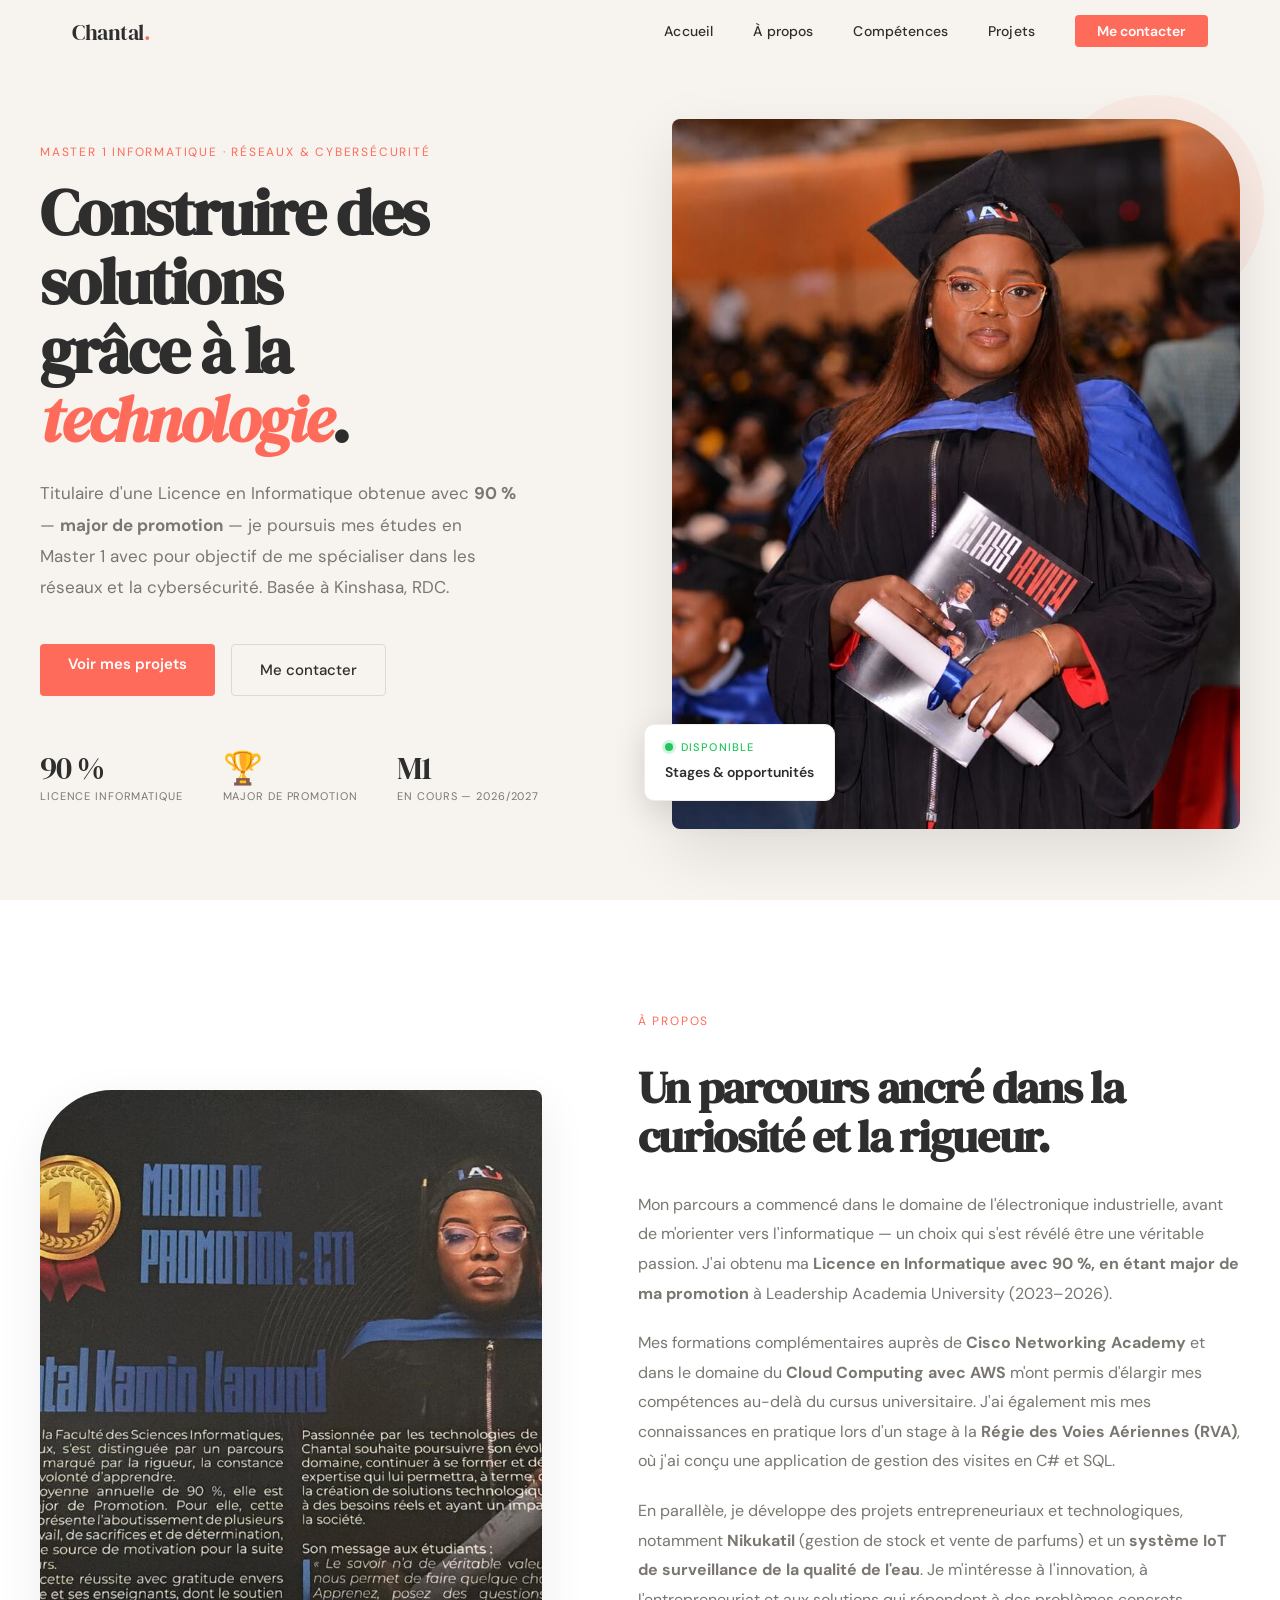
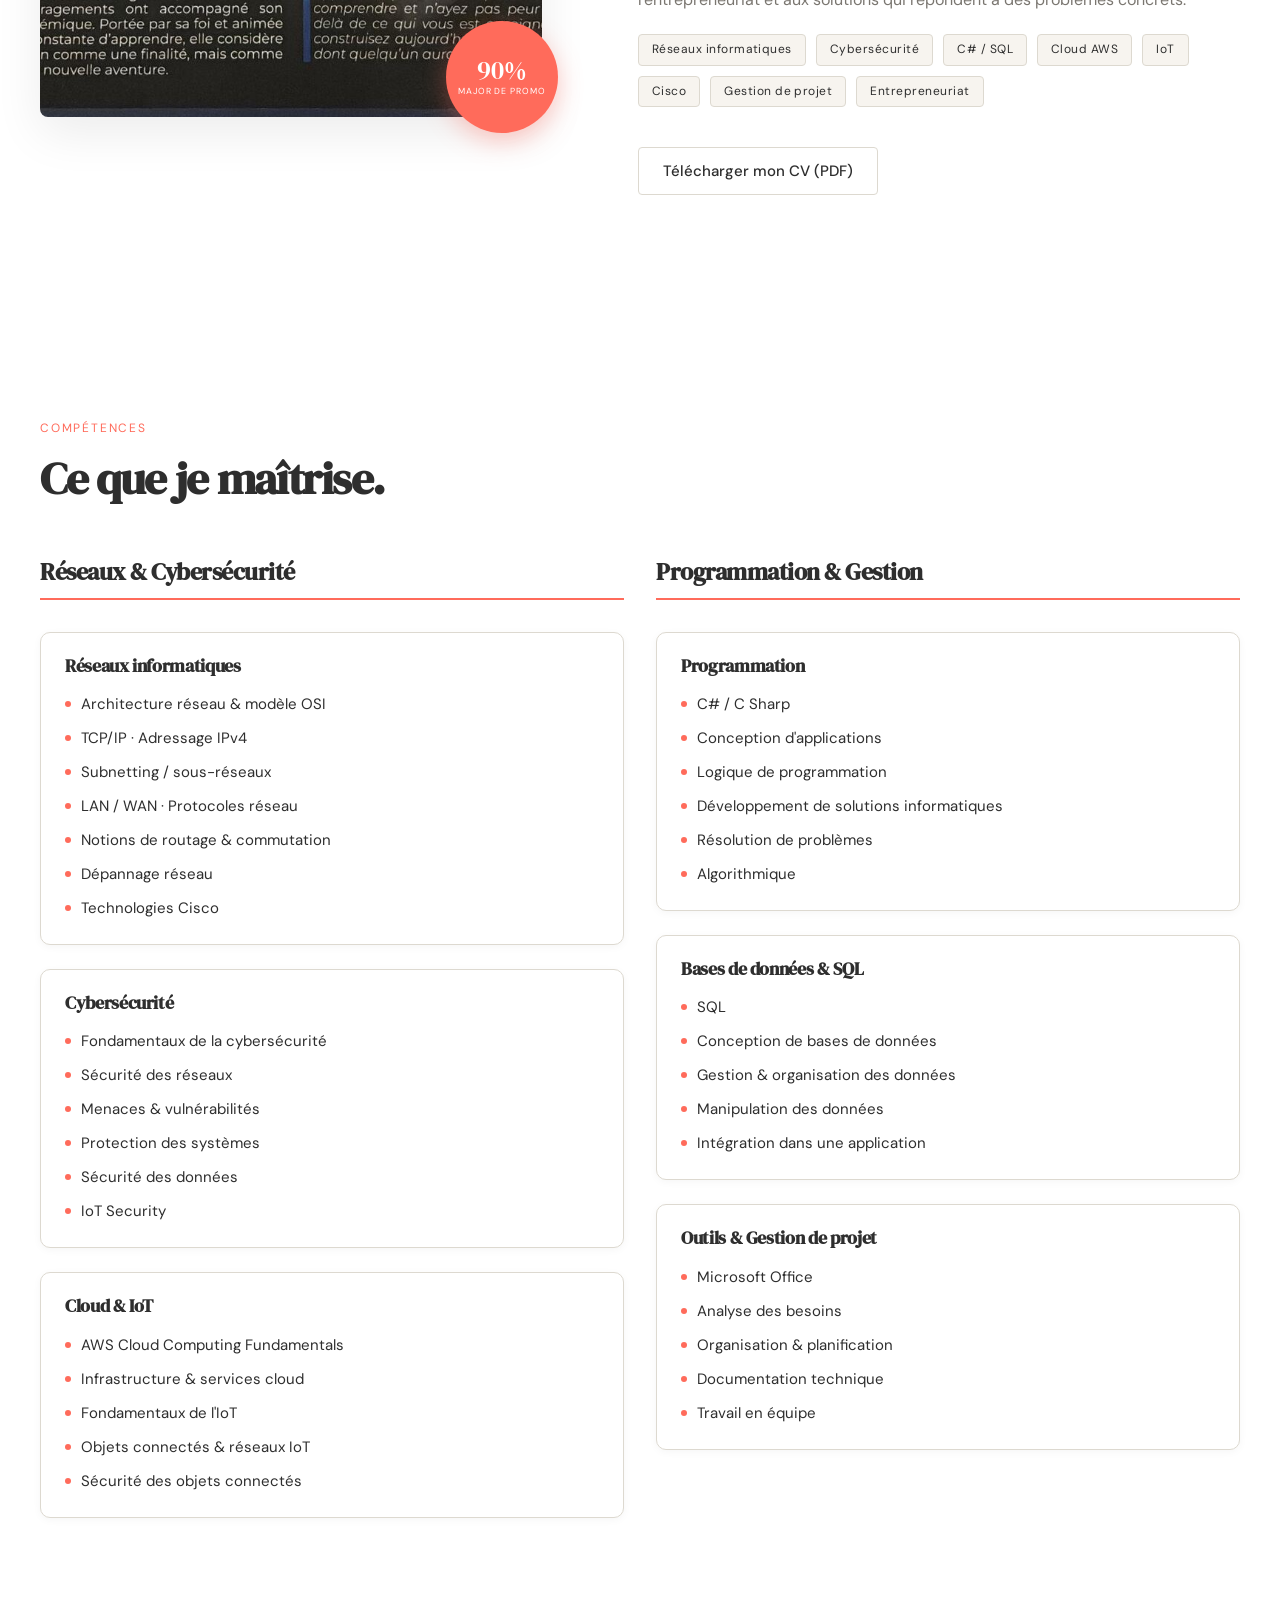
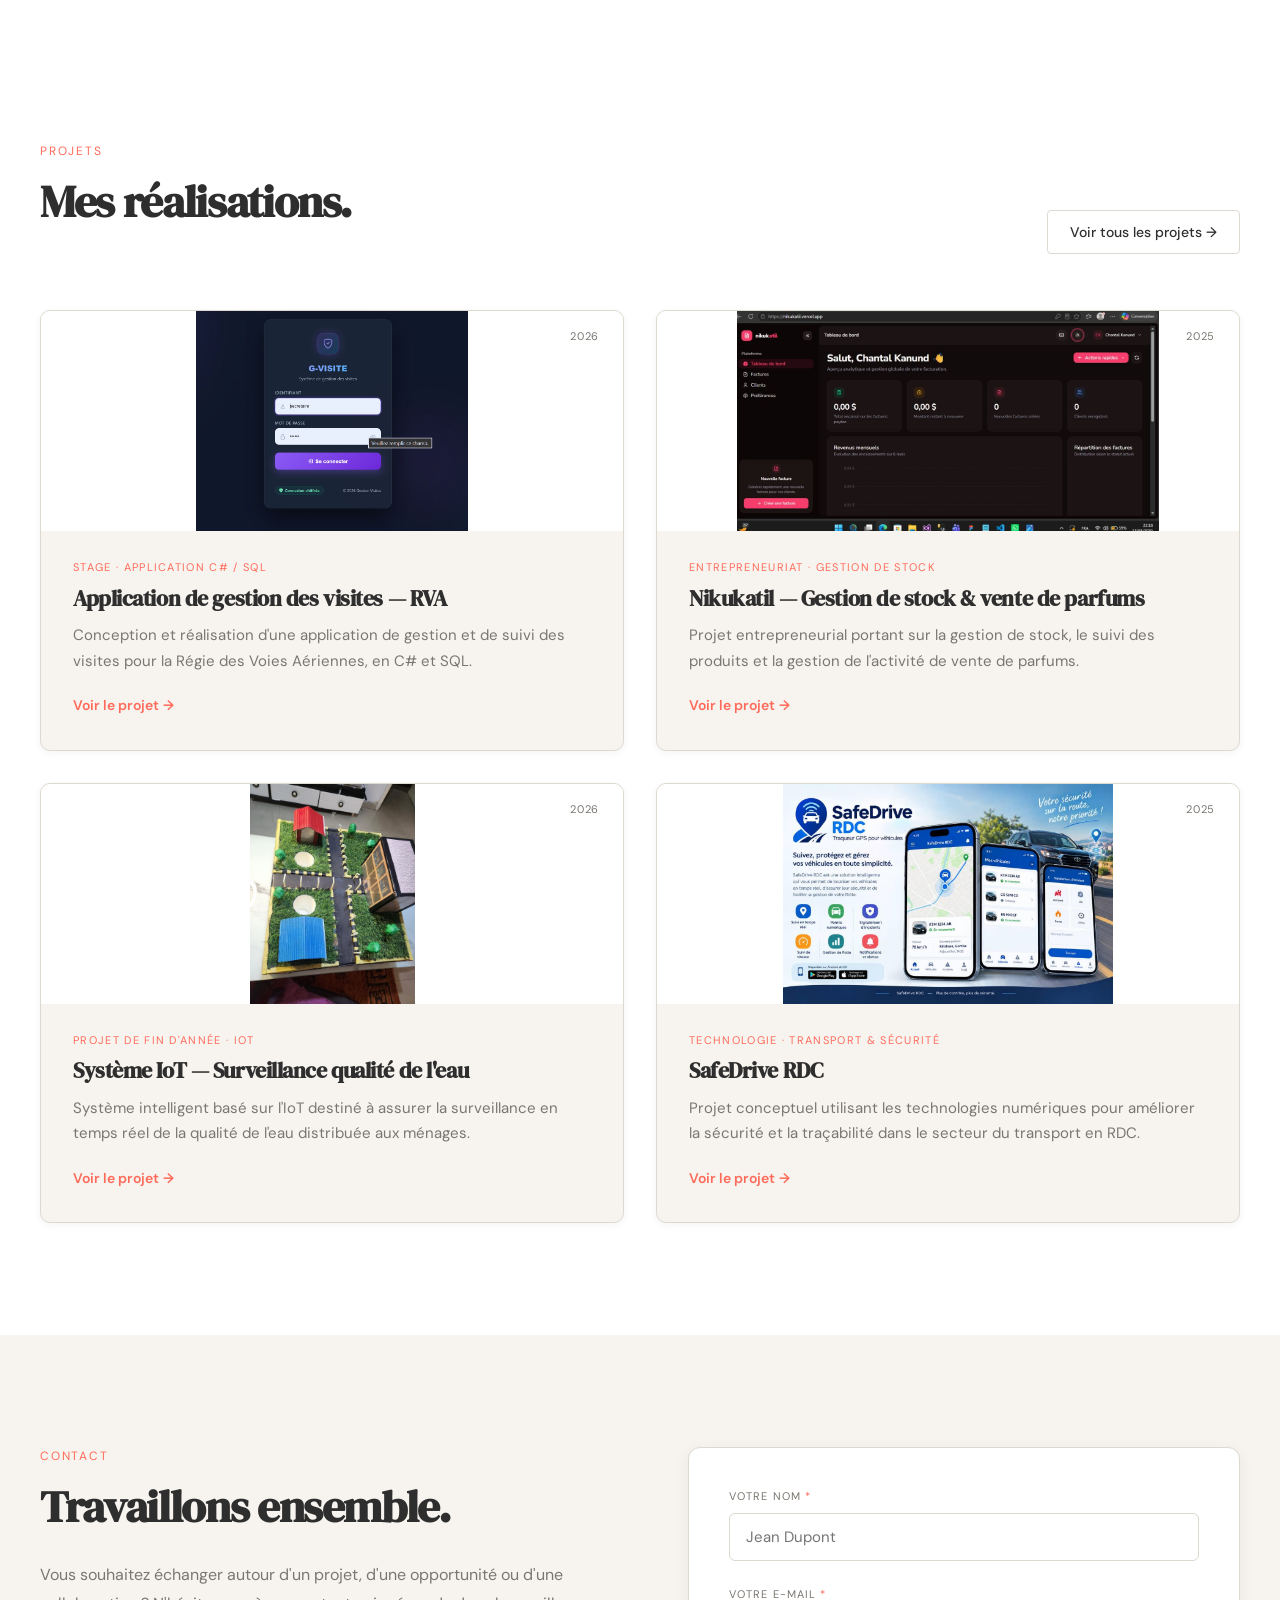
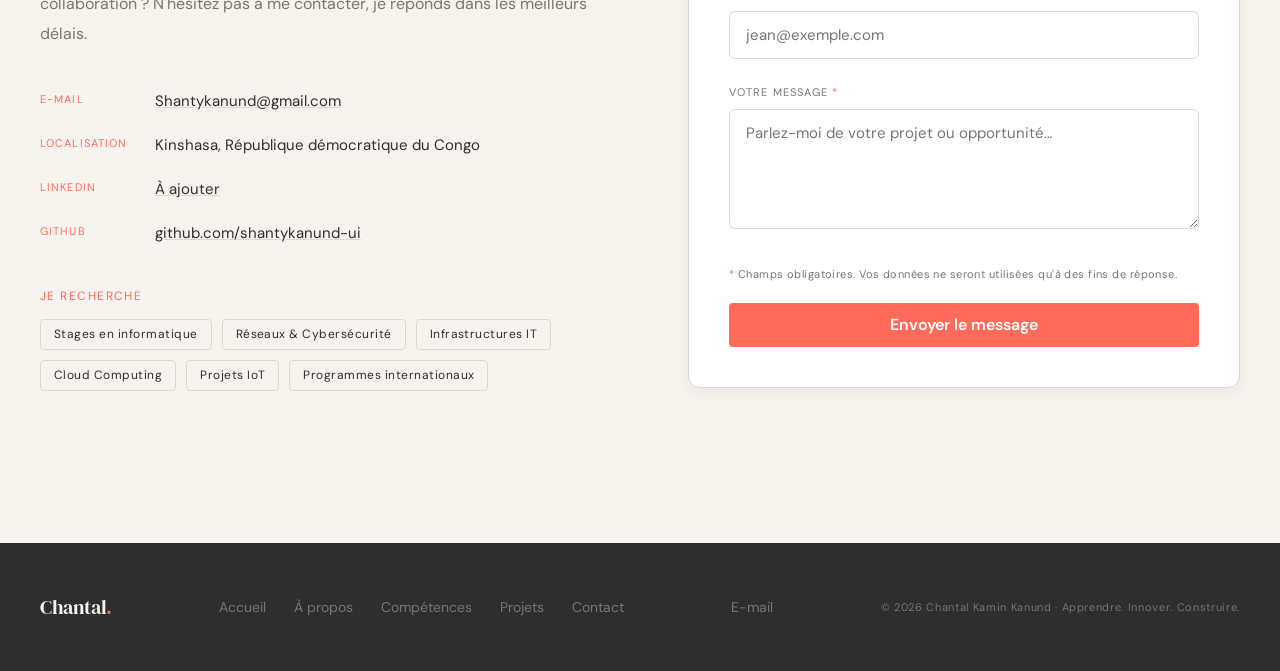
==== index.html @ 281f9b94 "Mon portfolio" ====
<!DOCTYPE html>
<html lang="fr">
<head>
  <meta charset="UTF-8" />
  <meta name="viewport" content="width=device-width, initial-scale=1.0" />

  <!-- SEO -->
  <title>Chantal Kamin Kanund — Master 1 Informatique | Réseaux & Cybersécurité</title>
  <meta name="description" content="Portfolio de Chantal Kamin Kanund, étudiante en Master 1 Informatique, titulaire d'une Licence obtenue à 90 % — major de promotion. Spécialisée en réseaux informatiques et cybersécurité, basée à Kinshasa, RDC." />
  <meta name="author" content="Chantal Kamin Kanund" />

  <!-- Open Graph -->
  <meta property="og:title" content="Chantal Kamin Kanund — Réseaux & Cybersécurité" />
  <meta property="og:description" content="Portfolio de Chantal Kamin Kanund, major de promotion en Licence Informatique (90 %), actuellement en Master 1." />
  <meta property="og:type" content="website" />

  <!-- Feuille de style -->
  <link rel="stylesheet" href="css/style.css" />
</head>
<body>

  <!-- 
       EN-TÊTE STICKY
  -->
  <header id="entete" role="banner">
    <div class="entete-inner">

      <!-- Logo -->
      <a href="#accueil" class="logo" aria-label="Chantal Kamin Kanund — retour à l'accueil">
        Chantal<span class="logo-point">.</span>
      </a>

      <!-- Navigation desktop -->
      <nav class="nav-desktop" aria-label="Navigation principale">
        <a href="#accueil"     class="lien-nav">Accueil</a>
        <a href="#apropos"     class="lien-nav">À propos</a>
        <a href="#competences" class="lien-nav">Compétences</a>
        <a href="#projets"     class="lien-nav">Projets</a>
        <a href="#contact"     class="btn-cta">Me contacter</a>
      </nav>

      <!-- Bouton burger (mobile) -->
      <button
        id="btn-burger"
        class="btn-burger"
        aria-expanded="false"
        aria-controls="menu-mobile"
        aria-label="Ouvrir le menu de navigation"
      >
        <span class="burger-barre barre-1"></span>
        <span class="burger-barre barre-2"></span>
        <span class="burger-barre barre-3"></span>
      </button>

    </div>
  </header>

  <!-- 
       MENU MOBILE — overlay plein écran
   -->
  <div id="menu-mobile" class="menu-mobile" role="dialog" aria-modal="true" aria-label="Menu de navigation">
    <nav class="menu-mobile-nav" aria-label="Navigation mobile">
      <a href="#accueil"     class="lien-mobile" tabindex="-1">Accueil</a>
      <a href="#apropos"     class="lien-mobile" tabindex="-1">À propos</a>
      <a href="#competences" class="lien-mobile" tabindex="-1">Compétences</a>
      <a href="#projets"     class="lien-mobile" tabindex="-1">Projets</a>
      <a href="#contact"     class="lien-mobile btn-cta btn-cta-mobile" tabindex="-1">Me contacter</a>
    </nav>
  </div>

  <!-- ═══════════════════════════════════════════════════════════
       CONTENU PRINCIPAL
  ═══════════════════════════════════════════════════════════ -->
  <main id="contenu-principal">

    <!-- ─────────────────────────────────────────────────────────
         SECTION HERO
    ───────────────────────────────────────────────────────── -->
    <section id="accueil" class="section-hero" aria-labelledby="hero-titre">
      <div class="conteneur">
        <div class="hero-grid">

          <!-- Texte -->
          <div class="hero-texte">
            <span class="surtitre">Master 1 Informatique · Réseaux &amp; Cybersécurité</span>

            <h1 id="hero-titre" class="hero-titre">
              Construire des solutions<br>
              grâce à la <em class="accent-italique">technologie</em>.
            </h1>

            <p class="hero-intro">
              Titulaire d'une Licence en Informatique obtenue avec <strong>90 %</strong> —
              <strong>major de promotion</strong> — je poursuis mes études en Master 1
              avec pour objectif de me spécialiser dans les réseaux et la cybersécurité.
              Basée à Kinshasa, RDC.
            </p>

            <div class="hero-cta-groupe">
              <a href="#projets" class="btn-cta">Voir mes projets</a>
              <a href="#contact" class="btn-outline">Me contacter</a>
            </div>

            <!-- Chiffres clés -->
            <div class="hero-chiffres" aria-label="Quelques chiffres clés">
              <div>
                <span class="chiffre-val">90 %</span>
                <span class="chiffre-label">Licence Informatique</span>
              </div>
              <div>
                <span class="chiffre-val">🏆</span>
                <span class="chiffre-label">Major de promotion</span>
              </div>
              <div>
                <span class="chiffre-val">M1</span>
                <span class="chiffre-label">En cours — 2026/2027</span>
              </div>
            </div>
          </div>

          <!-- Colonne photo (desktop) -->
          <div class="hero-img-col" aria-hidden="true">
            <div class="hero-cercle-deco"></div>
            <img
              src="assets/images/moi-1.jpeg"
              alt="Portrait de Chantal Kamin Kanund"
              class="hero-photo"
              width="480"
              height="600"
            />
            <!-- Pastille statut -->
            <div class="pastille-disponible">
              <div class="pastille-statut">
                <span class="point-vert"></span>
                <span class="pastille-label-statut">Disponible</span>
              </div>
              <p class="pastille-date">Stages &amp; opportunités</p>
            </div>
          </div>

        </div>
      </div>
    </section>

    <!--
         SECTION À PROPOS
   -->
    <section id="apropos" class="section-apropos" aria-labelledby="titre-apropos">
      <div class="conteneur">
        <div class="about-grid">

          <!-- Photo -->
          <div class="about-img-col">
            <img
              src="assets/images/article-sur-moi.jpeg"
              alt="Chantal Kamin Kanund travaillant sur un projet informatique"
              class="about-photo"
              width="480"
              height="600"
            />
            <!-- Badge diplôme -->
            <div class="badge-exp" aria-hidden="true">
              <span class="badge-chiffre">90%</span>
              <span class="badge-texte">major de promo</span>
            </div>
          </div>

          <!-- Texte -->
          <div class="about-texte">
            <span class="surtitre">À propos</span>
            <h2 id="titre-apropos">Un parcours ancré dans la curiosité et la rigueur.</h2>

            <p>
              Mon parcours a commencé dans le domaine de l'électronique industrielle,
              avant de m'orienter vers l'informatique — un choix qui s'est révélé être
              une véritable passion. J'ai obtenu ma <strong>Licence en Informatique
              avec 90 %, en étant major de ma promotion</strong> à Leadership Academia
              University (2023–2026).
            </p>
            <p>
              Mes formations complémentaires auprès de <strong>Cisco Networking
              Academy</strong> et dans le domaine du <strong>Cloud Computing avec
              AWS</strong> m'ont permis d'élargir mes compétences au-delà du cursus
              universitaire. J'ai également mis mes connaissances en pratique lors
              d'un stage à la <strong>Régie des Voies Aériennes (RVA)</strong>,
              où j'ai conçu une application de gestion des visites en C# et SQL.
            </p>
            <p>
              En parallèle, je développe des projets entrepreneuriaux et technologiques,
              notamment <strong>Nikukatil</strong> (gestion de stock et vente de
              parfums) et un <strong>système IoT de surveillance de la qualité
              de l'eau</strong>. Je m'intéresse à l'innovation, à l'entrepreneuriat
              et aux solutions qui répondent à des problèmes concrets.
            </p>

            <!-- Tags -->
            <ul class="tags-liste" aria-label="Domaines de compétence">
              <li>Réseaux informatiques</li>
              <li>Cybersécurité</li>
              <li>C# / SQL</li>
              <li>Cloud AWS</li>
              <li>IoT</li>
              <li>Cisco</li>
              <li>Gestion de projet</li>
              <li>Entrepreneuriat</li>
            </ul>

            <a href="assets/images/CV_Chantal_Kamin.pdf" class="btn-outline btn-cv" download>
              Télécharger mon CV (PDF)
            </a>
          </div>

        </div>
      </div>
    </section>


    
    <section id="competences" class="section-apropos" aria-labelledby="titre-competences">
      <div class="conteneur">

        <div class="section-entete">
          <span class="surtitre">Compétences</span>
          <h2 id="titre-competences">Ce que je maîtrise.</h2>
        </div>

        <div class="skills-colonnes">

          <!-- Colonne 1 -->
          <div class="skills-colonne">
            <h3 class="skills-colonne-titre">Réseaux &amp; Cybersécurité</h3>

            <div class="skills-groupe">
              <h4 class="skills-groupe-titre"> Réseaux informatiques</h4>
              <ul class="skills-liste">
                <li>Architecture réseau &amp; modèle OSI</li>
                <li>TCP/IP · Adressage IPv4</li>
                <li>Subnetting / sous-réseaux</li>
                <li>LAN / WAN · Protocoles réseau</li>
                <li>Notions de routage &amp; commutation</li>
                <li>Dépannage réseau</li>
                <li>Technologies Cisco</li>
              </ul>
            </div>

            <div class="skills-groupe">
              <h4 class="skills-groupe-titre">Cybersécurité</h4>
              <ul class="skills-liste">
                <li>Fondamentaux de la cybersécurité</li>
                <li>Sécurité des réseaux</li>
                <li>Menaces &amp; vulnérabilités</li>
                <li>Protection des systèmes</li>
                <li>Sécurité des données</li>
                <li>IoT Security</li>
              </ul>
            </div>

            <div class="skills-groupe">
              <h4 class="skills-groupe-titre">Cloud &amp; IoT</h4>
              <ul class="skills-liste">
                <li>AWS Cloud Computing Fundamentals</li>
                <li>Infrastructure &amp; services cloud</li>
                <li>Fondamentaux de l'IoT</li>
                <li>Objets connectés &amp; réseaux IoT</li>
                <li>Sécurité des objets connectés</li>
              </ul>
            </div>
          </div>

          <!-- Colonne 2 -->
          <div class="skills-colonne">
            <h3 class="skills-colonne-titre">Programmation &amp; Gestion</h3>

            <div class="skills-groupe">
              <h4 class="skills-groupe-titre"> Programmation</h4>
              <ul class="skills-liste">
                <li>C# / C Sharp</li>
                <li>Conception d'applications</li>
                <li>Logique de programmation</li>
                <li>Développement de solutions informatiques</li>
                <li>Résolution de problèmes</li>
                <li>Algorithmique</li>
              </ul>
            </div>

            <div class="skills-groupe">
              <h4 class="skills-groupe-titre"> Bases de données &amp; SQL</h4>
              <ul class="skills-liste">
                <li>SQL</li>
                <li>Conception de bases de données</li>
                <li>Gestion &amp; organisation des données</li>
                <li>Manipulation des données</li>
                <li>Intégration dans une application</li>
              </ul>
            </div>

            <div class="skills-groupe">
              <h4 class="skills-groupe-titre"> Outils &amp; Gestion de projet</h4>
              <ul class="skills-liste">
                <li>Microsoft Office</li>
                <li>Analyse des besoins</li>
                <li>Organisation &amp; planification</li>
                <li>Documentation technique</li>
                <li>Travail en équipe</li>
              </ul>
            </div>
          </div>

        </div>
      </div>
    </section>

    <!-- 
         SECTION PROJETS (aperçu)
     -->
    <section id="projets" class="section-projets" aria-labelledby="titre-projets">
      <div class="conteneur">

        <div class="projets-entete">
          <div>
            <span class="surtitre">Projets</span>
            <h2 id="titre-projets">Mes réalisations.</h2>
          </div>
          <a href="projects.html" class="btn-outline">Voir tous les projets →</a>
        </div>

        <div class="projects-grid">

          <!-- — RVA -->
          <article class="carte-projet">
            <div class="carte-img-wrapper">
              <img
                src="assets/images/app-gvisite.jpg"
                alt="Application de gestion des visites développée pour la Régie des Voies Aériennes"
                class="carte-img"
                width="600"
                height="440"
                loading="lazy"
              />
              <span class="carte-annee">2026</span>
            </div>
            <div class="carte-contenu">
              <span class="carte-tag">Stage · Application C# / SQL</span>
              <h3 class="carte-titre">Application de gestion des visites — RVA</h3>
              <p class="carte-desc">
                Conception et réalisation d'une application de gestion et de suivi
                des visites pour la Régie des Voies Aériennes, en C# et SQL.
              </p>
              <a href="projects.html#rva" class="carte-lien" aria-label="Voir le détail du projet RVA">
                Voir le projet <span class="fleche-projet" aria-hidden="true">→</span>
              </a>
            </div>
          </article>

          <!-- — Nikukatil -->
          <article class="carte-projet">
            <div class="carte-img-wrapper">
              <img
                src="assets/images/app-gestion-stock.jpg"
                alt="Interface de gestion de stock du projet Nikukatil — vente de parfums"
                class="carte-img"
                width="600"
                height="440"
                loading="lazy"
              />
              <span class="carte-annee">2025</span>
            </div>
            <div class="carte-contenu">
              <span class="carte-tag">Entrepreneuriat · Gestion de stock</span>
              <h3 class="carte-titre">Nikukatil — Gestion de stock &amp; vente de parfums</h3>
              <p class="carte-desc">
                Projet entrepreneurial portant sur la gestion de stock, le suivi
                des produits et la gestion de l'activité de vente de parfums.
              </p>
              <a href="projects.html#nikukatil" class="carte-lien" aria-label="Voir le détail du projet Nikukatil">
                Voir le projet <span class="fleche-projet" aria-hidden="true">→</span>
              </a>
            </div>
          </article>

          <!-- — Eau IoT -->
          <article class="carte-projet">
            <div class="carte-img-wrapper">
              <img
                src="assets/images/projet-maquette-iot-eau.jpeg"
                alt="Schéma du système IoT de surveillance de la qualité de l'eau"
                class="carte-img"
                width="600"
                height="440"
                loading="lazy"
              />
              <span class="carte-annee">2026</span>
            </div>
            <div class="carte-contenu">
              <span class="carte-tag">Projet de fin d'année · IoT</span>
              <h3 class="carte-titre">Système IoT — Surveillance qualité de l'eau</h3>
              <p class="carte-desc">
                Système intelligent basé sur l'IoT destiné à assurer la surveillance
                en temps réel de la qualité de l'eau distribuée aux ménages.
              </p>
              <a href="projects.html#eau" class="carte-lien" aria-label="Voir le détail du projet IoT Eau">
                Voir le projet <span class="fleche-projet" aria-hidden="true">→</span>
              </a>
            </div>
          </article>

          <!--  SafeDrive RDC -->
          <article class="carte-projet">
            <div class="carte-img-wrapper">
              <img
                src="assets/images/projet-safedrive-boite-noir.jpeg"
                alt="Boîtier SafeDrive RDC pour le suivi et la sécurité des véhicules"
                class="carte-img"
                width="600"
                height="440"
                loading="lazy"
              />

              <span class="carte-annee">2025</span>
            </div>
            <div class="carte-contenu">
              <span class="carte-tag">Technologie · Transport &amp; Sécurité</span>
              <h3 class="carte-titre">SafeDrive RDC</h3>
              <p class="carte-desc">
                Projet conceptuel utilisant les technologies numériques pour améliorer
                la sécurité et la traçabilité dans le secteur du transport en RDC.
              </p>
              <a href="projects.html#safedrive" class="carte-lien" aria-label="Voir le détail du projet SafeDrive RDC">
                Voir le projet <span class="fleche-projet" aria-hidden="true">→</span>
              </a>
            </div>
          </article>

        </div>
      </div>
    </section>

    <!-- ─────────────────────────────────────────────────────────
         SECTION CONTACT
    ───────────────────────────────────────────────────────── -->
    <section id="contact" class="section-contact" aria-labelledby="titre-contact">
      <div class="conteneur">
        <div class="contact-grid">

          <!-- Informations -->
          <div class="contact-infos">
            <span class="surtitre">Contact</span>
            <h2 id="titre-contact">Travaillons ensemble.</h2>
            <p>
              Vous souhaitez échanger autour d'un projet, d'une opportunité ou
              d'une collaboration ? N'hésitez pas à me contacter, je réponds
              dans les meilleurs délais.
            </p>

            <dl class="contact-coords">
              <div class="coord-ligne">
                <dt class="coord-terme">E-mail</dt>
                <dd>
                  <a href="mailto:Shantykanund@gmail.com" class="coord-lien">
                    Shantykanund@gmail.com
                  </a>
                </dd>
              </div>
              <div class="coord-ligne">
                <dt class="coord-terme">Localisation</dt>
                <dd>Kinshasa, République démocratique du Congo</dd>
              </div>
              <div class="coord-ligne">
                <dt class="coord-terme">LinkedIn</dt>
                <dd>
                  <a href="#contact" class="coord-lien" aria-label="LinkedIn — à ajouter">
                    À ajouter
                  </a>
                </dd>
              </div>
              <div class="coord-ligne">
                <dt class="coord-terme">GitHub</dt>
                <dd>
                  <a href="https://github.com/shantykanund-ui" class="coord-lien" target="_blank" rel="noopener noreferrer" aria-label="Voir le profil GitHub de Chantal">
                    github.com/shantykanund-ui
                  </a>
                </dd>
              </div>
            </dl>

            <!-- Opportunités -->
            <div style="margin-top: 2.5rem;">
              <p style="font-size:0.75rem; letter-spacing:0.12em; text-transform:uppercase; color:var(--accent); margin-bottom:0.75rem; font-family:var(--police-corps);">Je recherche</p>
              <ul class="tags-liste" aria-label="Types d'opportunités recherchées">
                <li>Stages en informatique</li>
                <li>Réseaux &amp; Cybersécurité</li>
                <li>Infrastructures IT</li>
                <li>Cloud Computing</li>
                <li>Projets IoT</li>
                <li>Programmes internationaux</li>
              </ul>
            </div>
          </div>

          <!-- Formulaire -->
          <div>
            <form
              id="form-contact"
              class="form-contact"
              novalidate
              aria-label="Formulaire de contact"
            >

              <!-- Champ Nom -->
              <div class="form-champ">
                <label for="champ-nom" class="form-label">
                  Votre nom <span class="requis" aria-hidden="true">*</span>
                </label>
                <input
                  type="text"
                  id="champ-nom"
                  name="nom"
                  class="form-input"
                  autocomplete="name"
                  required
                  aria-required="true"
                  aria-invalid="false"
                  placeholder="Jean Dupont"
                />
                <span id="err-nom" class="form-erreur" role="alert" aria-live="polite"></span>
              </div>

              <!-- Champ E-mail -->
              <div class="form-champ">
                <label for="champ-email" class="form-label">
                  Votre e-mail <span class="requis" aria-hidden="true">*</span>
                </label>
                <input
                  type="email"
                  id="champ-email"
                  name="email"
                  class="form-input"
                  autocomplete="email"
                  required
                  aria-required="true"
                  aria-invalid="false"
                  placeholder="jean@exemple.com"
                />
                <span id="err-email" class="form-erreur" role="alert" aria-live="polite"></span>
              </div>

              <!-- Champ Message -->
              <div class="form-champ">
                <label for="champ-message" class="form-label">
                  Votre message <span class="requis" aria-hidden="true">*</span>
                </label>
                <textarea
                  id="champ-message"
                  name="message"
                  class="form-input form-textarea"
                  required
                  aria-required="true"
                  aria-invalid="false"
                  placeholder="Parlez-moi de votre projet ou opportunité…"
                ></textarea>
                <span id="err-message" class="form-erreur" role="alert" aria-live="polite"></span>
              </div>

              <p class="form-note">
                <span class="requis">*</span> Champs obligatoires.
                Vos données ne seront utilisées qu'à des fins de réponse.
              </p>

              <button type="submit" id="btn-envoyer" class="btn-cta btn-submit">
                Envoyer le message
              </button>
            </form>

            <!-- Message de succès (masqué par défaut) -->
            <div
              id="msg-succes"
              class="msg-succes"
              hidden
              tabindex="-1"
              role="status"
              aria-live="polite"
            >
              <div class="msg-succes-icone" aria-hidden="true">✉️</div>
              <p class="msg-succes-titre">Message envoyé !</p>
              <p class="msg-succes-texte">
                Merci pour votre message. Je vous répondrai dans les meilleurs délais.<br>
                En attendant, retrouvez-moi sur LinkedIn ou GitHub.
              </p>
            </div>
          </div>

        </div>
      </div>
    </section>

  </main>

  <!--
       PIED DE PAGE
  -->
  <footer class="pied-de-page" role="contentinfo">
    <div class="conteneur pied-inner">

      <a href="#accueil" class="pied-logo" aria-label="Chantal Kamin Kanund — retour en haut">
        Chantal<span class="logo-point">.</span>
      </a>

      <nav class="pied-nav" aria-label="Navigation pied de page">
        <a href="#accueil"     class="lien-pied">Accueil</a>
        <a href="#apropos"     class="lien-pied">À propos</a>
        <a href="#competences" class="lien-pied">Compétences</a>
        <a href="#projets"     class="lien-pied">Projets</a>
        <a href="#contact"     class="lien-pied">Contact</a>
      </nav>

      <div class="reseaux" aria-label="Réseaux sociaux">
        <a href="mailto:Shantykanund@gmail.com" class="reseau-lien" aria-label="Envoyer un e-mail à Chantal">E-mail</a>
  
      </div>

      <p class="pied-copyright">
        © 2026 Chantal Kamin Kanund · Apprendre. Innover. Construire.
      </p>

    </div>
  </footer>

  <!-- Script (defer : s'exécute après le parsing du DOM) -->
  <script src="js/app.js" defer></script>

</body>
</html>
---- css/style.css ----
/* 
— Portfolio Chantal Kamin Kanund
*/


@import url('https://fonts.googleapis.com/css2?family=DM+Serif+Display:ital@0;1&family=DM+Sans:wght@400;500;600&display=swap');


:root {
  /* Palette */
  --fond-creme:     #F7F4EF;
  --fond-blanc:     #FFFFFF;
  --texte-sombre:   #2E2E2E;
  --texte-doux:     #7A7670;
  --bordure:        #DDD9D0;
  --accent:         #FF6B5B;   /* corail — couleur principale CTA */
  --accent-sombre:  #e8584a;   /* survol des CTA */
  --vert-dispo:     #22c55e;
  --erreur:         #e53935;
  --footer-fond:    #2E2E2E;

  /* Typographie */
  --police-titre:   'DM Serif Display', Georgia, serif;
  --police-corps:   'DM Sans', system-ui, sans-serif;

  /* Espacement */
  --section-pad:    7rem 2rem;
  --rayon-carte:    10px;
  --rayon-btn:      4px;
  --max-largeur:    1200px;

  /* Transitions */
  --transition-rapide: 0.2s ease;
  --transition-douce:  0.3s cubic-bezier(0.4, 0, 0.2, 1);
}

/* 
   RÉINITIALISATION MINIMALE
 */
*, *::before, *::after {
  box-sizing: border-box;
  margin: 0;
  padding: 0;
}

html {
  /* Scroll fluide natif pour toute la page */
  scroll-behavior: smooth;
}

body {
  font-family: var(--police-corps);
  font-size: 1rem;         /* 16px — minimum imposé par l'accessibilité */
  color: var(--texte-sombre);
  background-color: var(--fond-creme);
  line-height: 1.6;
  /* Compense la hauteur du header sticky (64px) */
  scroll-padding-top: 64px;
}

ul {
  list-style: none;
}

img {
  max-width: 100%;
  height: auto;
  display: block;
}

a {
  color: inherit;
  text-decoration: none;
}

button {
  font-family: inherit;
  cursor: pointer;
}

/* ────────────────────────────────────────────────────────────
   FOCUS VISIBLE — accessibilité clavier
   On l'affiche en corail pour rester dans la palette.
──────────────────────────────────────────────────────────── */
a:focus-visible,
button:focus-visible,
input:focus-visible,
textarea:focus-visible {
  outline: 3px solid var(--accent);
  outline-offset: 3px;
  border-radius: 2px;
}

/* Supprime l'outline pour les clics souris, le garde pour le clavier */
a:focus:not(:focus-visible),
button:focus:not(:focus-visible) {
  outline: none;
}


.conteneur {
  max-width: var(--max-largeur);
  margin-inline: auto;
  width: 100%;
}

h1, h2, h3, h4 {
  font-family: var(--police-titre);
  color: var(--texte-sombre);
  line-height: 1.1;
  letter-spacing: -0.03em;
}

h2 {
  font-size: clamp(1.875rem, 3.5vw, 3rem);
  margin-bottom: 1.75rem;
}

h3 {
  font-size: 1.375rem;
  letter-spacing: -0.02em;
}

p {
  font-family: var(--police-corps);
  color: var(--texte-doux);
  line-height: 1.85;
  font-size: 1rem;
}

/* Petit sur-titre en monospace qui précède chaque section */
.surtitre {
  font-family: 'DM Sans', monospace;
  font-size: 0.75rem;
  letter-spacing: 0.15em;
  color: var(--accent);
  text-transform: uppercase;
  display: block;
  margin-bottom: 1rem;
}


.accent-italique {
  color: var(--accent);
  font-style: italic;
}



/* Bouton principal : fond corail */
.btn-cta {
  display: inline-block;
  font-family: var(--police-corps);
  font-weight: 600;
  font-size: 0.9375rem;
  color: #FFFFFF;
  background-color: var(--accent);
  border-radius: var(--rayon-btn);
  padding: 13px 28px;
  text-decoration: none;
  border: none;
  transition: background-color var(--transition-rapide), transform 0.15s ease;
  cursor: pointer;
  line-height: 1;
}

.btn-cta:hover {
  background-color: var(--accent-sombre);
  transform: translateY(-2px);
  color: #FFFFFF;
}

/* Bouton secondaire : contour gris */
.btn-outline {
  display: inline-block;
  font-family: var(--police-corps);
  font-weight: 500;
  font-size: 0.9375rem;
  color: var(--texte-sombre);
  background: transparent;
  border: 1.5px solid var(--bordure);
  border-radius: var(--rayon-btn);
  padding: 13px 28px;
  text-decoration: none;
  transition: border-color var(--transition-rapide), color var(--transition-rapide);
  cursor: pointer;
}

.btn-outline:hover {
  border-color: var(--accent);
  color: var(--accent);
}


#entete {
  position: fixed;
  top: 0;
  left: 0;
  right: 0;
  z-index: 100;
  height: 64px;
  /* Fond transparent par défaut, devient opaque après scroll (géré en JS) */
  background-color: transparent;
  border-bottom: 1px solid transparent;
  transition: background-color var(--transition-douce),
              border-color var(--transition-douce),
              backdrop-filter var(--transition-douce);
}

/* État "scrollé" — ajouté par JS */
#entete.scrolle {
  background-color: rgba(247, 244, 239, 0.96);
  border-bottom-color: var(--bordure);
  backdrop-filter: blur(14px);
}

.entete-inner {
  max-width: var(--max-largeur);
  margin-inline: auto;
  padding: 0 2rem;
  height: 100%;
  display: flex;
  align-items: center;
  justify-content: space-between;
}

/* Logo */
.logo {
  font-family: var(--police-titre);
  font-size: 1.375rem;
  color: var(--texte-sombre);
  text-decoration: none;
  letter-spacing: -0.02em;
  line-height: 1;
}

.logo-point {
  color: var(--accent);
}

/* Navigation desktop */
.nav-desktop {
  display: none; /* caché sur mobile, affiché via media query */
  gap: 2.5rem;
  align-items: center;
}

.lien-nav {
  font-family: var(--police-corps);
  font-size: 0.875rem;
  font-weight: 500;
  color: var(--texte-sombre);
  text-decoration: none;
  letter-spacing: 0.01em;
  padding: 6px 0;
  transition: color var(--transition-rapide);
}

.lien-nav:hover {
  color: var(--accent);
}

/* Bouton CTA dans le nav desktop */
.nav-desktop .btn-cta {
  font-size: 0.875rem;
  padding: 9px 22px;
}

/* ── Bouton burger ── */
.btn-burger {
  display: flex;       /* visible sur mobile */
  flex-direction: column;
  align-items: flex-end;
  gap: 5px;
  background: none;
  border: none;
  padding: 8px;
  cursor: pointer;
}

.burger-barre {
  display: block;
  height: 2px;
  background-color: var(--texte-sombre);
  border-radius: 2px;
  transition: transform 0.25s ease, opacity 0.2s ease;
}

.barre-1 { width: 22px; }
.barre-2 { width: 14px; }
.barre-3 { width: 22px; }


.btn-burger[aria-expanded="true"] .barre-1 {
  transform: translateY(7px) rotate(45deg);
}
.btn-burger[aria-expanded="true"] .barre-2 {
  opacity: 0;
}
.btn-burger[aria-expanded="true"] .barre-3 {
  transform: translateY(-7px) rotate(-45deg);
}


.menu-mobile {
  position: fixed;
  inset: 0;
  z-index: 90;
  background-color: var(--fond-creme);
  display: flex;
  flex-direction: column;
  justify-content: center;
  align-items: center;
  /* Hors écran par défaut, glisse depuis la droite à l'ouverture */
  transform: translateX(100%);
  transition: transform var(--transition-douce);
  /* Inaccessible au clavier quand fermé */
  visibility: hidden;
}

.menu-mobile.ouvert {
  transform: translateX(0);
  visibility: visible;
}

.menu-mobile-nav {
  display: flex;
  flex-direction: column;
  align-items: center;
  gap: 0.25rem;
  width: 100%;
  padding: 2rem;
}

/* Liens du menu mobile en grand texte */
.lien-mobile {
  font-family: var(--police-titre);
  font-size: clamp(1.75rem, 6vw, 2.5rem);
  color: var(--texte-sombre);
  text-decoration: none;
  padding: 0.6rem 1rem;
  text-align: center;
  /* Animation d'entrée pilotée en JS via délais CSS */
  opacity: 0;
  transform: translateY(12px);
  transition: opacity 0.3s ease, transform 0.3s ease, color var(--transition-rapide);
}

.menu-mobile.ouvert .lien-mobile {
  opacity: 1;
  transform: translateY(0);
}

.lien-mobile:hover {
  color: var(--accent);
}

/* Délais en cascade sur les liens mobiles */
.menu-mobile-nav .lien-mobile:nth-child(1) { transition-delay: 0.00s; }
.menu-mobile-nav .lien-mobile:nth-child(2) { transition-delay: 0.07s; }
.menu-mobile-nav .lien-mobile:nth-child(3) { transition-delay: 0.14s; }
.menu-mobile-nav .lien-mobile:nth-child(4) { transition-delay: 0.21s; }
.menu-mobile-nav .lien-mobile:nth-child(5) { transition-delay: 0.28s; }

/* CTA dans le menu mobile */
.btn-cta-mobile {
  margin-top: 1.5rem;
  font-size: 1rem;
  padding: 13px 36px;
  transition-delay: 0.35s !important;
}


.section-hero {
  min-height: 100vh;
  display: flex;
  align-items: center;
  padding: 7rem 2rem 4rem;
  background-color: var(--fond-creme);
}

.hero-grid {
  display: flex;
  flex-direction: column; /* mobile : colonne */
  gap: 2.5rem;
}

.hero-texte {
  max-width: 600px;
}

.hero-titre {
  font-size: clamp(2.5rem, 5vw, 4.5rem);
  line-height: 1.08;
  letter-spacing: -0.03em;
  margin-bottom: 1.5rem;
  max-width: 560px;
}

.hero-intro {
  font-size: 1.0625rem;
  max-width: 480px;
  margin-bottom: 2.5rem;
}

.hero-cta-groupe {
  display: flex;
  gap: 1rem;
  flex-wrap: wrap;
}

/* Chiffres clés sous les CTA */
.hero-chiffres {
  display: flex;
  gap: 2.5rem;
  margin-top: 3.5rem;
  flex-wrap: wrap;
}

.chiffre-val {
  display: block;
  font-family: var(--police-titre);
  font-size: 2rem;
  color: var(--texte-sombre);
  letter-spacing: -0.03em;
  line-height: 1;
}

.chiffre-label {
  display: block;
  font-size: 0.6875rem;
  color: var(--texte-doux);
  text-transform: uppercase;
  letter-spacing: 0.08em;
  margin-top: 4px;
}

/* Colonne photo — masquée sur mobile */
.hero-img-col {
  display: none;
  position: relative;
}

.hero-cercle-deco {
  position: absolute;
  top: -24px;
  right: -24px;
  width: 220px;
  height: 220px;
  border-radius: 50%;
  background: rgba(255, 107, 91, 0.08);
  z-index: 0;
}

.hero-photo {
  width: 100%;
  aspect-ratio: 4 / 5;
  object-fit: cover;
  border-radius: 8px 72px 8px 8px;
  position: relative;
  z-index: 1;
  box-shadow: 0 24px 64px rgba(0, 0, 0, 0.10);
}

/* Pastille "Disponible" */
.pastille-disponible {
  position: absolute;
  bottom: 28px;
  left: -28px;
  background: var(--fond-blanc);
  border-radius: 10px;
  padding: 14px 20px;
  box-shadow: 0 8px 32px rgba(0, 0, 0, 0.12);
  z-index: 2;
  border: 1px solid #F0EDE8;
}

.pastille-statut {
  display: flex;
  align-items: center;
  gap: 8px;
  margin-bottom: 4px;
}

.point-vert {
  display: block;
  width: 8px;
  height: 8px;
  border-radius: 50%;
  background-color: var(--vert-dispo);
  box-shadow: 0 0 0 3px rgba(34, 197, 94, 0.2);
}

.pastille-label-statut {
  font-size: 0.6875rem;
  color: var(--vert-dispo);
  text-transform: uppercase;
  letter-spacing: 0.1em;
  font-weight: 500;
}

.pastille-date {
  font-family: var(--police-corps);
  font-size: 0.875rem;
  color: var(--texte-sombre);
  font-weight: 600;
}


.section-apropos {
  padding: var(--section-pad);
  background-color: var(--fond-blanc);
}

.about-grid {
  display: flex;
  flex-direction: column;
  gap: 2.5rem;
}

.about-img-col {
  position: relative;
  /* Sur mobile la photo ne dépasse pas 480px */
  max-width: 480px;
}

.about-photo {
  width: 100%;
  aspect-ratio: 4 / 5;
  object-fit: cover;
  border-radius: 72px 8px 8px 8px;
  box-shadow: 0 16px 48px rgba(0, 0, 0, 0.08);
}

/* Badge "8+ ans" en coin bas-droit de la photo */
.badge-exp {
  position: absolute;
  bottom: -16px;
  right: -16px;
  width: 112px;
  height: 112px;
  background-color: var(--accent);
  border-radius: 50%;
  display: flex;
  flex-direction: column;
  align-items: center;
  justify-content: center;
  box-shadow: 0 8px 24px rgba(255, 107, 91, 0.35);
}

.badge-chiffre {
  font-family: var(--police-titre);
  font-size: 1.625rem;
  color: #FFFFFF;
  line-height: 1;
}

.badge-texte {
  font-size: 0.55rem;
  color: #FFFFFF;
  text-transform: uppercase;
  letter-spacing: 0.1em;
  margin-top: 3px;
  text-align: center;
  line-height: 1.3;
}

.about-texte {
  display: flex;
  flex-direction: column;
  gap: 0;
}

.about-texte h2 {
  margin-top: 1rem;
}

.about-texte p {
  margin-bottom: 1.25rem;
}

/* Tags de spécialités (liste de pilules) */
.tags-liste {
  display: flex;
  flex-wrap: wrap;
  gap: 0.625rem;
  margin-bottom: 2.5rem;
}

.tags-liste li {
  font-size: 0.75rem;
  color: var(--texte-sombre);
  background-color: var(--fond-creme);
  border: 1px solid var(--bordure);
  border-radius: 4px;
  padding: 5px 13px;
  letter-spacing: 0.04em;
}

.btn-cv {
  align-self: flex-start;
  padding: 11px 24px;
}


.section-competences {
  padding: var(--section-pad);
  background-color: var(--fond-creme);
}

.section-entete {
  margin-bottom: 3.5rem;
}

/* Disposition en 2 colonnes pour les compétences */
.skills-colonnes {
  display: grid;
  grid-template-columns: 1fr;
  gap: 2rem;
}

.skills-colonne {
  display: flex;
  flex-direction: column;
  gap: 1.5rem;
}

.skills-colonne-titre {
  font-family: var(--police-titre);
  font-size: 1.5rem;
  color: var(--texte-sombre);
  padding-bottom: 0.75rem;
  border-bottom: 2px solid var(--accent);
  letter-spacing: -0.02em;
  margin-bottom: 0.5rem;
}

.skills-groupe {
  background-color: var(--fond-blanc);
  border-radius: var(--rayon-carte);
  padding: 1.5rem;
  border: 1px solid var(--bordure);
  box-shadow: 0 2px 8px rgba(0, 0, 0, 0.04);
}

.skills-groupe-titre {
  font-family: var(--police-titre);
  font-size: 1.1rem;
  color: var(--texte-sombre);
  margin-bottom: 1rem;
  letter-spacing: -0.02em;
}

.skills-liste {
  display: flex;
  flex-direction: column;
  gap: 0.625rem;
}

.skills-liste li {
  display: flex;
  align-items: center;
  gap: 10px;
  font-family: var(--police-corps);
  font-size: 0.9375rem;
  color: var(--texte-sombre);
}

/* Point décoratif devant chaque compétence */
.skills-liste li::before {
  content: '';
  flex-shrink: 0;
  width: 6px;
  height: 6px;
  border-radius: 50%;
  background-color: var(--accent);
}


.section-projets {
  padding: var(--section-pad);
  background-color: var(--fond-blanc);
}

/* En-tête avec titre à gauche + lien à droite */
.projets-entete {
  display: flex;
  justify-content: space-between;
  align-items: flex-end;
  margin-bottom: 3.5rem;
  flex-wrap: wrap;
  gap: 1rem;
}

.projets-entete .btn-outline {
  font-size: 0.875rem;
  padding: 10px 22px;
  white-space: nowrap;
}

/* Grille de cartes — 1 colonne sur mobile, 2 sur desktop */
.projects-grid {
  display: grid;
  grid-template-columns: 1fr;
  gap: 1.5rem;
}

/* Carte projet */
.carte-projet {
  background-color: var(--fond-creme);
  border-radius: var(--rayon-carte);
  overflow: hidden;
  border: 1px solid var(--bordure);
  box-shadow: 0 2px 8px rgba(0, 0, 0, 0.05);
  transition: transform 0.25s ease, box-shadow 0.25s ease;
}

.carte-projet:hover {
  transform: translateY(-5px);
  box-shadow: 0 16px 48px rgba(0, 0, 0, 0.12);
}

.carte-img-wrapper {
  height: 220px;
  overflow: hidden;
  position: relative;
}

.carte-no-img {
  min-height: 220px;
  display: flex;
  align-items: center;
  justify-content: center;
  font-size: 3.5rem;
  background: linear-gradient(135deg, rgba(255, 107, 91, 0.08) 0%, rgba(255, 107, 91, 0.02) 100%);
  border-bottom: 1px solid var(--bordure);
}

.carte-img {
  width: 100%;
  height: 100%;
  object-fit: contain;
  background-color: var(--fond-blanc);
  transition: transform 0.4s cubic-bezier(0.4, 0, 0.2, 1);
}

.carte-projet:hover .carte-img {
  transform: scale(1.05);
}

/* Année affichée en badge sur l'image */
.carte-annee {
  position: absolute;
  top: 14px;
  right: 14px;
  background-color: var(--fond-blanc);
  border-radius: 4px;
  padding: 3px 10px;
  font-size: 0.6875rem;
  color: var(--texte-doux);
  letter-spacing: 0.06em;
}

.carte-contenu {
  padding: 1.75rem 2rem 2rem;
}

.carte-tag {
  font-size: 0.6875rem;
  color: var(--accent);
  text-transform: uppercase;
  letter-spacing: 0.12em;
  display: block;
  margin-bottom: 0.5rem;
}

.carte-titre {
  margin-bottom: 0.75rem;
  line-height: 1.2;
}

.carte-desc {
  font-size: 0.9375rem;
  line-height: 1.7;
  margin-bottom: 0;
}

/* Lien "Voir le projet" avec flèche animée */
.carte-lien {
  display: inline-flex;
  align-items: center;
  gap: 4px;
  margin-top: 1.25rem;
  font-family: var(--police-corps);
  font-size: 0.875rem;
  font-weight: 600;
  color: var(--accent);
  text-decoration: none;
  transition: color var(--transition-rapide);
}

.carte-lien:hover {
  color: var(--accent-sombre);
}

.fleche-projet {
  display: inline-block;
  transition: transform 0.2s ease;
}

.carte-projet:hover .fleche-projet {
  transform: translateX(5px);
}


.section-contact {
  padding: var(--section-pad);
  background-color: var(--fond-creme);
}

.contact-grid {
  display: flex;
  flex-direction: column;
  gap: 3rem;
}

.contact-infos h2 {
  margin-top: 0.5rem;
}

.contact-infos p {
  margin-bottom: 2.5rem;
}

/* Coordonnées en liste définition */
.contact-coords {
  display: flex;
  flex-direction: column;
  gap: 1.25rem;
}

.coord-ligne {
  display: flex;
  gap: 1.25rem;
  align-items: flex-start;
}

.coord-terme {
  font-size: 0.6875rem;
  color: var(--accent);
  text-transform: uppercase;
  letter-spacing: 0.1em;
  padding-top: 2px;
  min-width: 95px;
  flex-shrink: 0;
}

.coord-ligne dd {
  font-family: var(--police-corps);
  font-size: 0.9375rem;
  color: var(--texte-sombre);
  margin: 0;
}

.coord-lien {
  color: var(--texte-sombre);
  text-decoration: underline;
  text-decoration-color: var(--bordure);
  transition: color var(--transition-rapide), text-decoration-color var(--transition-rapide);
}

.coord-lien:hover {
  color: var(--accent);
  text-decoration-color: var(--accent);
}

/* ── Formulaire ── */
.form-contact {
  display: flex;
  flex-direction: column;
  gap: 1.25rem;
  background-color: var(--fond-blanc);
  border-radius: 12px;
  padding: 2.5rem;
  border: 1px solid var(--bordure);
  box-shadow: 0 4px 16px rgba(0, 0, 0, 0.06);
}

.form-champ {
  display: flex;
  flex-direction: column;
  gap: 0;
}

.form-label {
  font-size: 0.6875rem;
  color: var(--texte-doux);
  text-transform: uppercase;
  letter-spacing: 0.1em;
  display: block;
  margin-bottom: 7px;
}

.requis {
  color: var(--accent);
}

.form-input {
  font-family: var(--police-corps);
  font-size: 0.9375rem;
  color: var(--texte-sombre);
  background-color: var(--fond-blanc);
  border: 1.5px solid var(--bordure);
  border-radius: 6px;
  padding: 12px 16px;
  width: 100%;
  outline: none;
  transition: border-color var(--transition-rapide);
  line-height: 1.5;
}

.form-input:focus {
  border-color: var(--accent);
}

/* État d'erreur sur un champ */
.form-input[aria-invalid="true"] {
  border-color: var(--erreur);
}

.form-textarea {
  resize: vertical;
  min-height: 120px;
}

/* Message d'erreur sous un champ */
.form-erreur {
  display: block;
  margin-top: 5px;
  font-size: 0.8125rem;
  color: var(--erreur);
  line-height: 1.4;
  /* Caché quand vide */
  min-height: 0;
}

/* Bouton d'envoi */
.btn-submit {
  width: 100%;
  text-align: center;
  padding: 14px 28px;
  font-size: 1rem;
}

.btn-submit:disabled {
  background-color: #C0BDB8;
  cursor: not-allowed;
  transform: none;
}

.form-note {
  margin-top: 0.75rem;
  font-size: 0.6875rem;
  color: var(--texte-doux);
  letter-spacing: 0.04em;
  line-height: 1.5;
}

/* ── Message de succès ── */
.msg-succes {
  background-color: var(--fond-blanc);
  border-radius: 12px;
  padding: 3rem 2rem;
  text-align: center;
  border: 1px solid var(--bordure);
  box-shadow: 0 4px 16px rgba(0, 0, 0, 0.06);
}

.msg-succes-icone {
  font-size: 2.5rem;
  margin-bottom: 1rem;
}

.msg-succes-titre {
  font-family: var(--police-titre);
  font-size: 1.625rem;
  color: var(--texte-sombre);
  margin-bottom: 0.875rem;
}

.msg-succes-texte {
  font-size: 0.9375rem;
  line-height: 1.75;
}

/* 
   PIED DE PAGE
 */
.pied-de-page {
  background-color: var(--footer-fond);
  padding: 3rem 2rem;
}

.pied-inner {
  display: flex;
  flex-direction: column;
  align-items: flex-start;
  gap: 1.5rem;
}

.pied-logo {
  font-family: var(--police-titre);
  font-size: 1.25rem;
  color: var(--fond-creme);
  text-decoration: none;
  letter-spacing: -0.02em;
}

.pied-nav {
  display: flex;
  flex-wrap: wrap;
  gap: 1.25rem 1.75rem;
}

.lien-pied {
  font-family: var(--police-corps);
  font-size: 0.875rem;
  color: var(--texte-doux);
  text-decoration: none;
  transition: color var(--transition-rapide);
}

.lien-pied:hover {
  color: var(--accent);
}

.reseaux {
  display: flex;
  gap: 1.25rem;
}

.reseau-lien {
  font-family: var(--police-corps);
  font-size: 0.875rem;
  color: var(--texte-doux);
  text-decoration: underline;
  text-decoration-color: transparent;
  transition: color var(--transition-rapide), text-decoration-color var(--transition-rapide);
}

.reseau-lien:hover {
  color: var(--accent);
  text-decoration-color: var(--accent);
}

.pied-copyright {
  font-size: 0.6875rem;
  color: var(--texte-doux);
  letter-spacing: 0.06em;
  line-height: 1.5;
}

@media (min-width: 640px) {

  .projects-grid {
    grid-template-columns: repeat(2, 1fr);
    gap: 2rem;
  }

  .skills-colonnes {
    grid-template-columns: repeat(2, 1fr);
    gap: 2rem;
  }

  .pied-inner {
    flex-direction: row;
    flex-wrap: wrap;
    justify-content: space-between;
    align-items: center;
  }
}

@media (min-width: 900px) {

  /* ── Navigation ── */
  .nav-desktop {
    display: flex;
  }

  .btn-burger {
    display: none;
  }

  /* ── Hero en 2 colonnes ── */
  .hero-grid {
    display: grid;
    grid-template-columns: 1fr 1fr;
    gap: 4rem;
    align-items: center;
  }

  .hero-img-col {
    display: block;
  }

  /* ── À propos en 2 colonnes ── */
  .about-grid {
    display: grid;
    grid-template-columns: 1fr 1.2fr;
    gap: 6rem;
    align-items: center;
  }

  .about-img-col {
    max-width: unset;
  }

  /* ── Contact en 2 colonnes ── */
  .contact-grid {
    display: grid;
    grid-template-columns: 1fr 1fr;
    gap: 6rem;
    align-items: start;
  }

  /* ── Pied de page ── */
  .pied-inner {
    flex-direction: row;
    flex-wrap: nowrap;
    align-items: center;
    justify-content: space-between;
  }
}

/* 
   PRÉFÉRENCE : RÉDUCTION DES ANIMATIONS
   Respecte le choix de l'utilisateur (accessibilité)
*/
@media (prefers-reduced-motion: reduce) {
  html { scroll-behavior: auto; }

  *,
  *::before,
  *::after {
    animation-duration: 0.01ms !important;
    transition-duration: 0.01ms !important;
  }
}
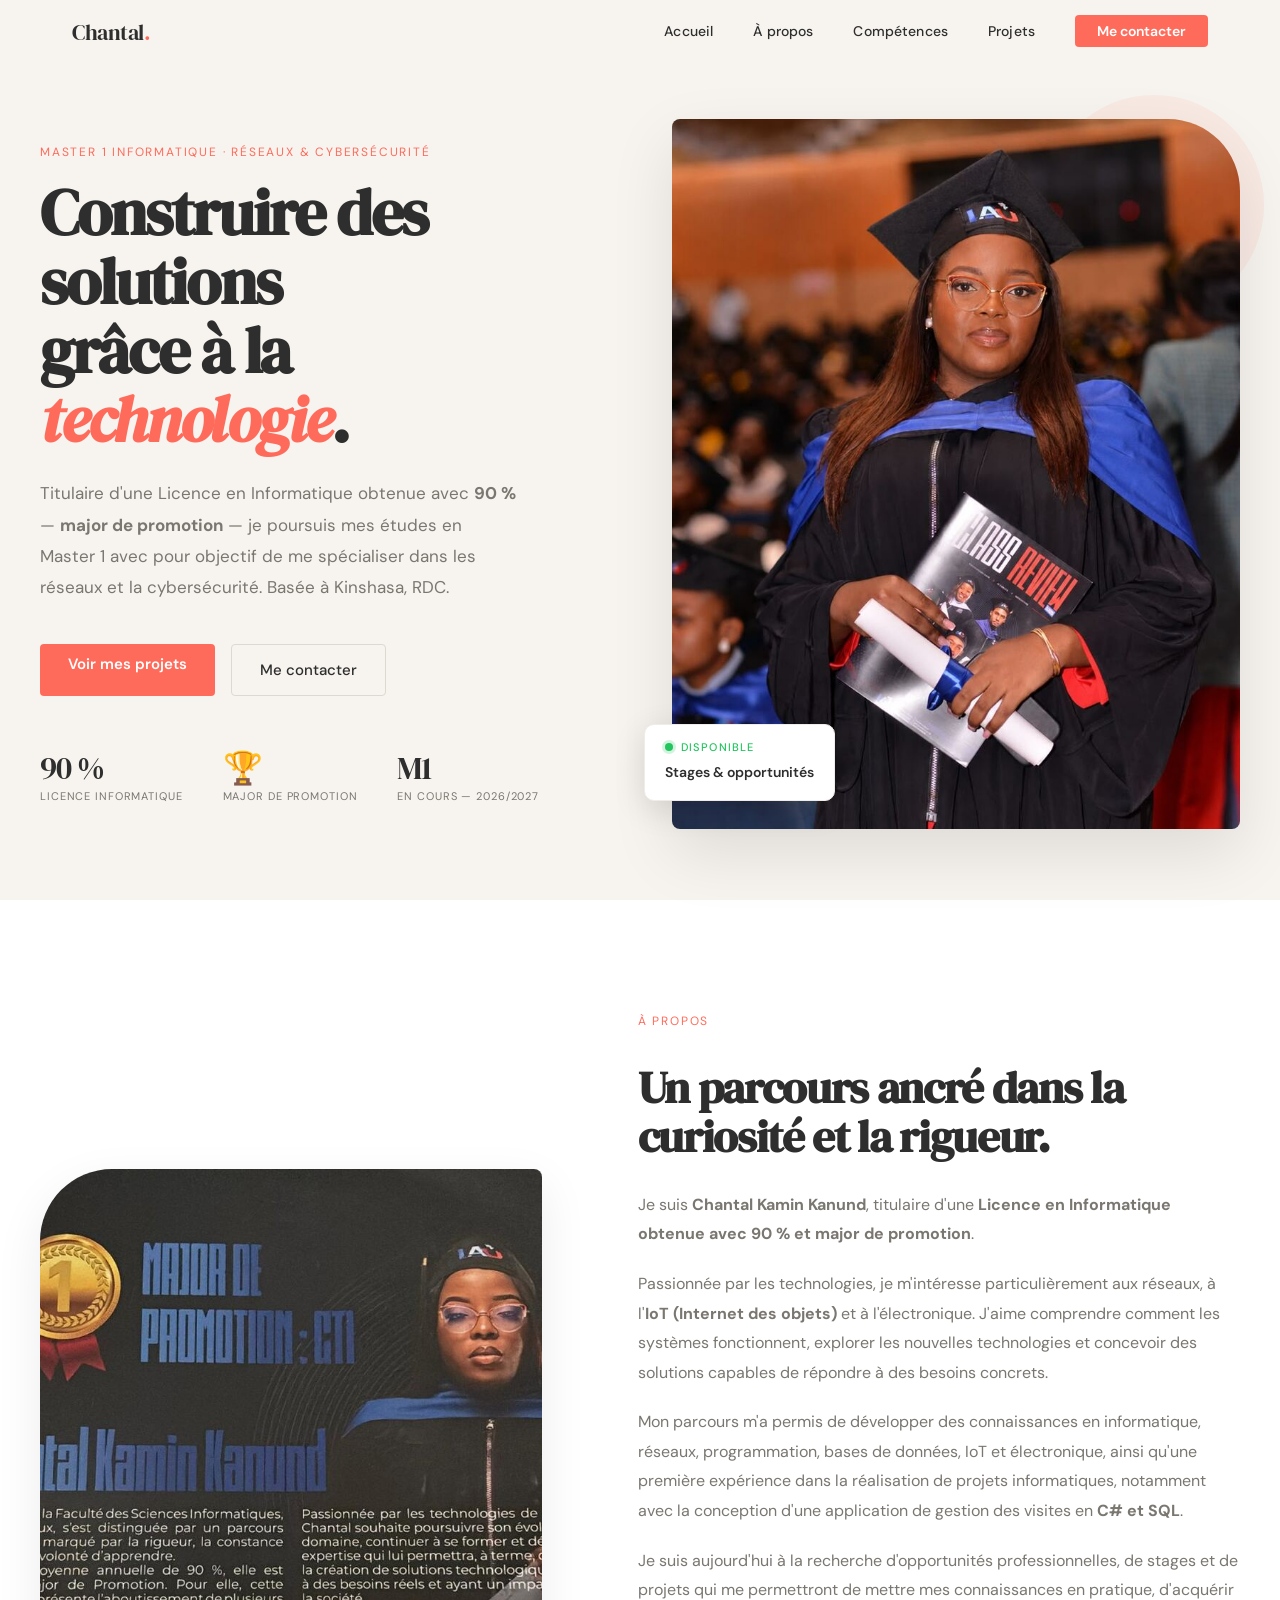
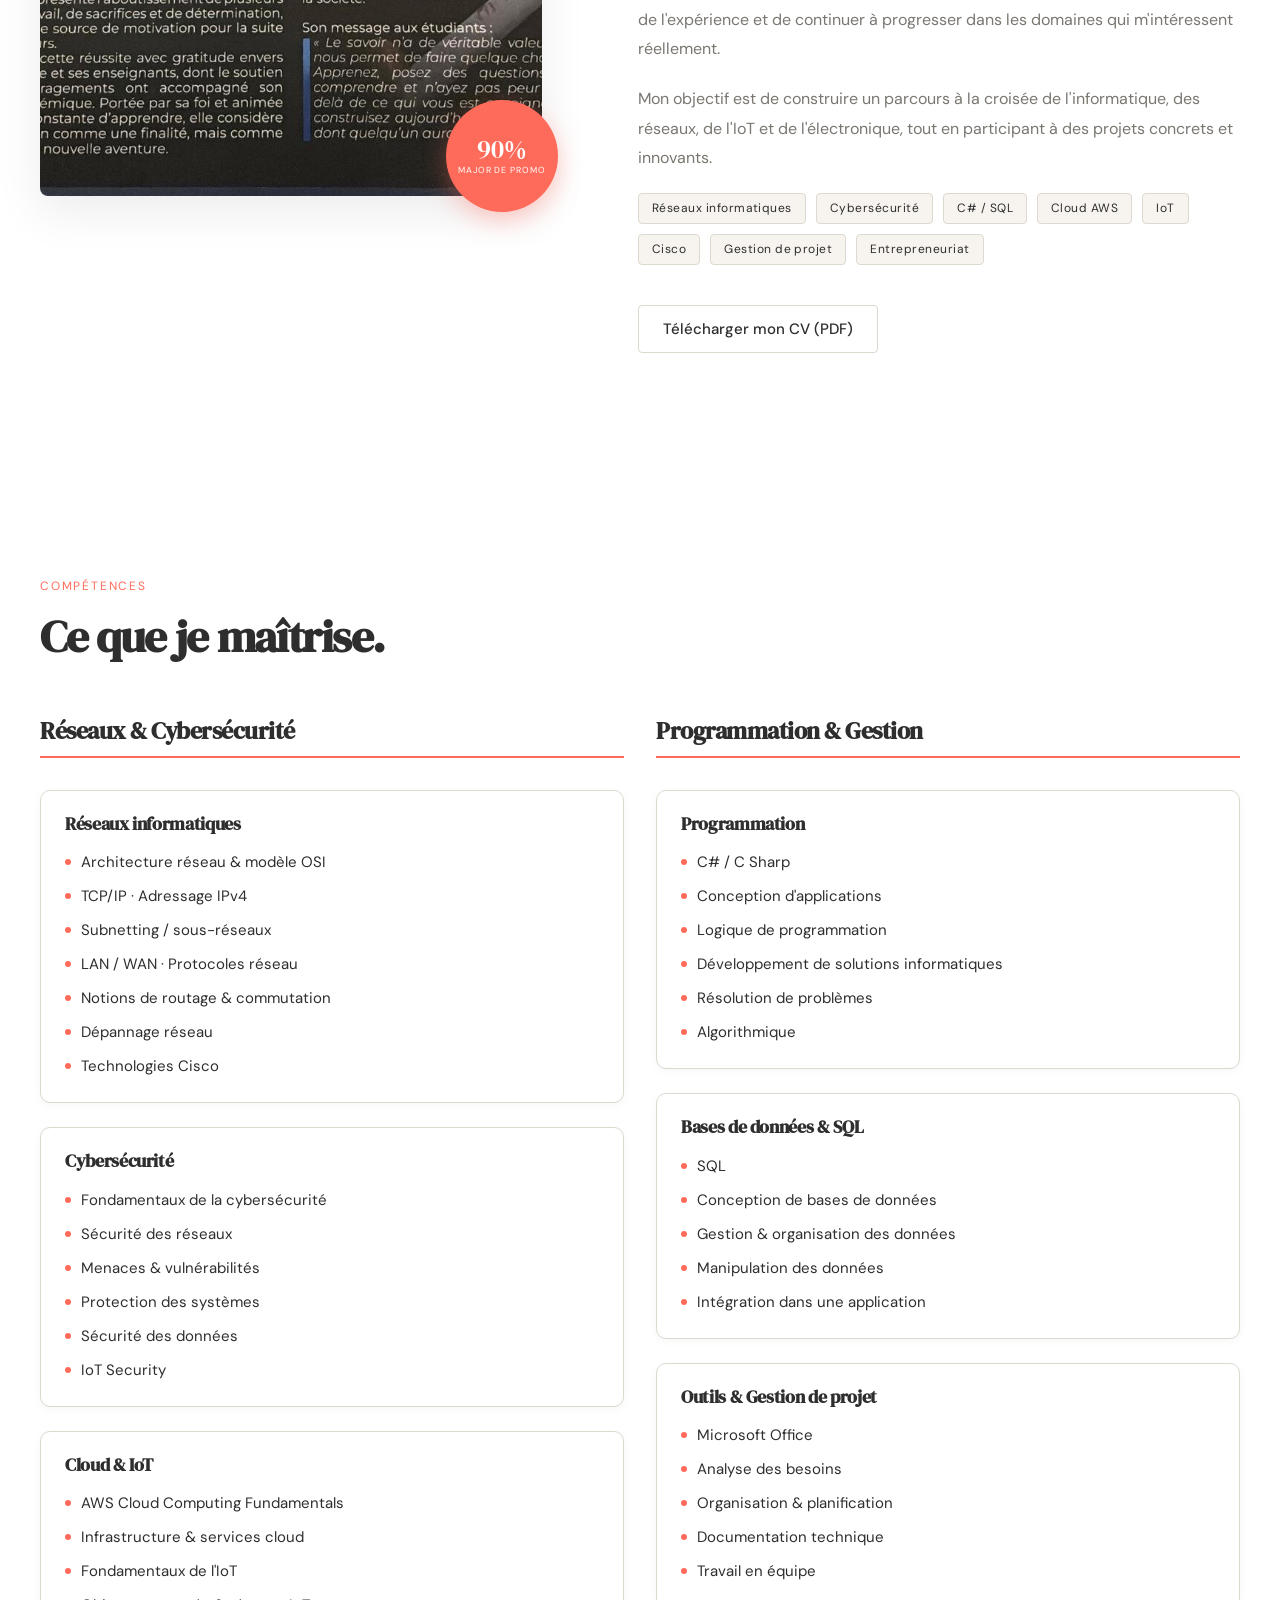
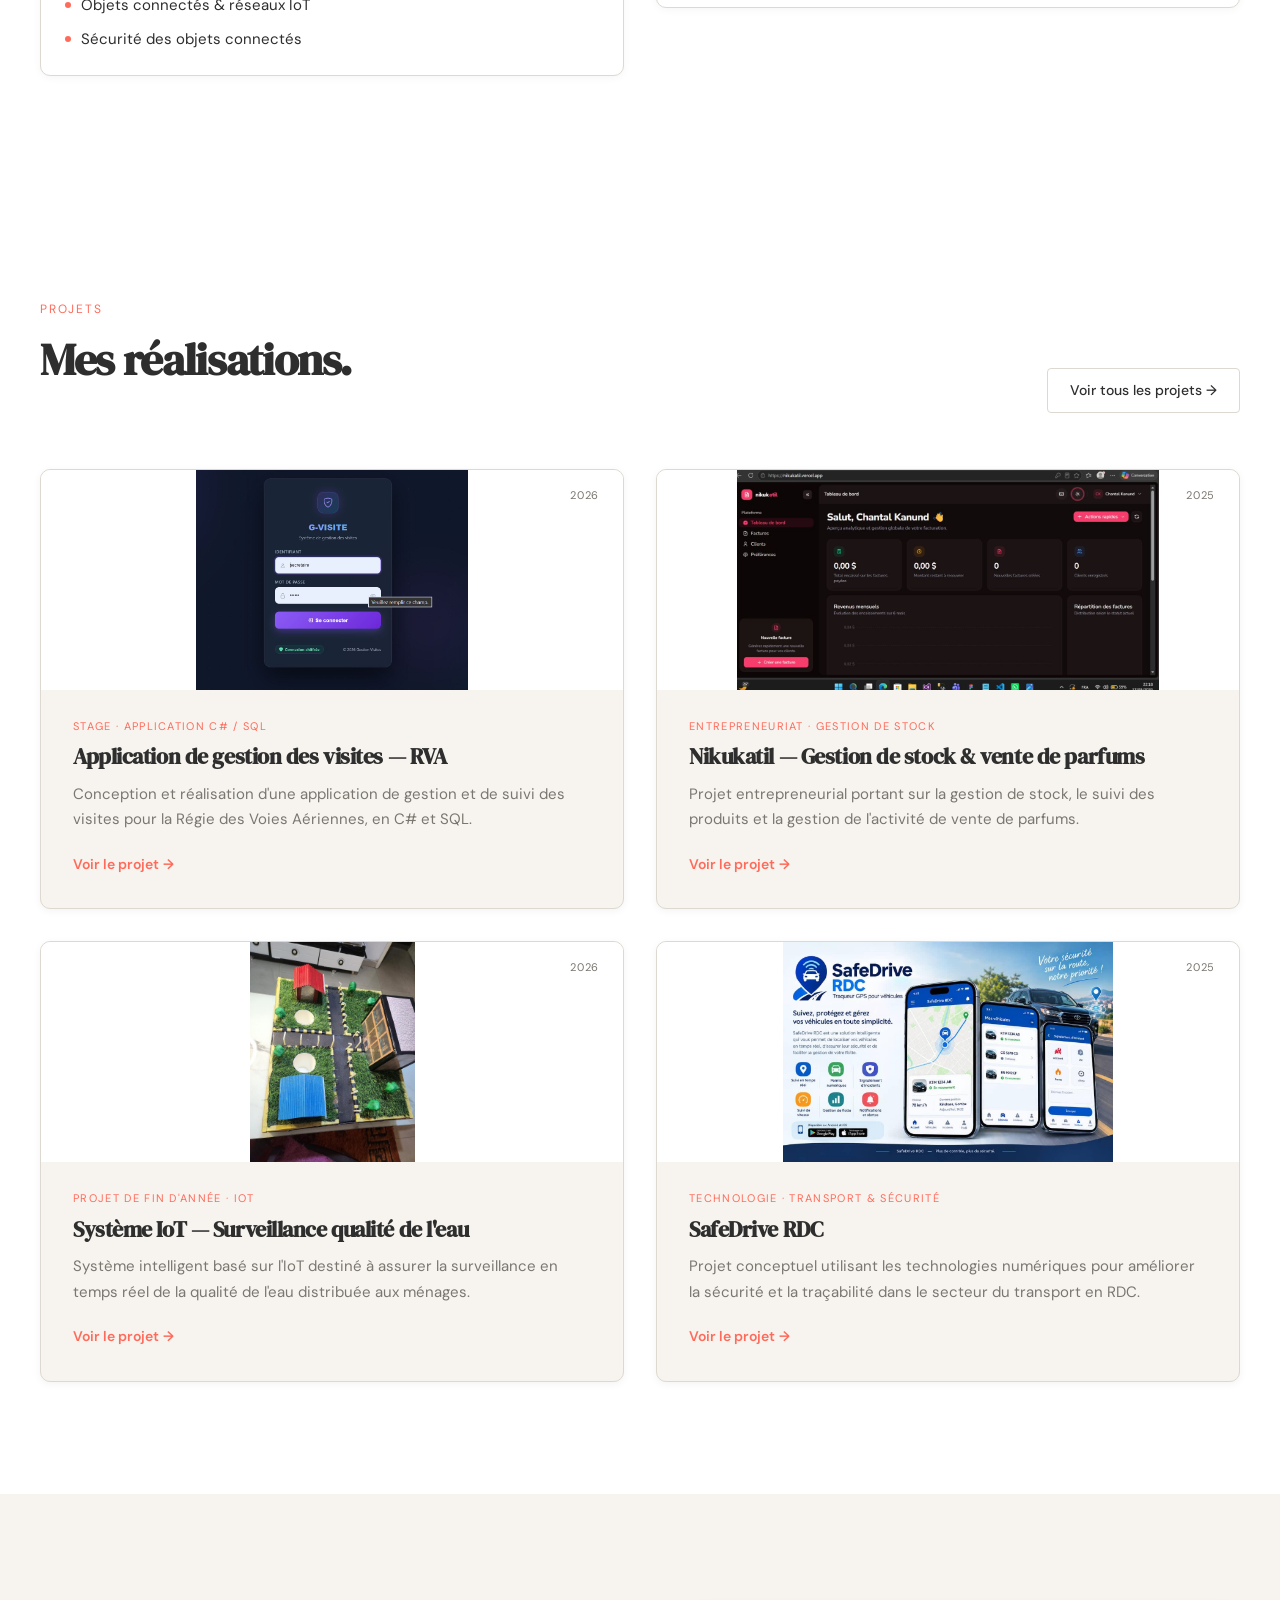
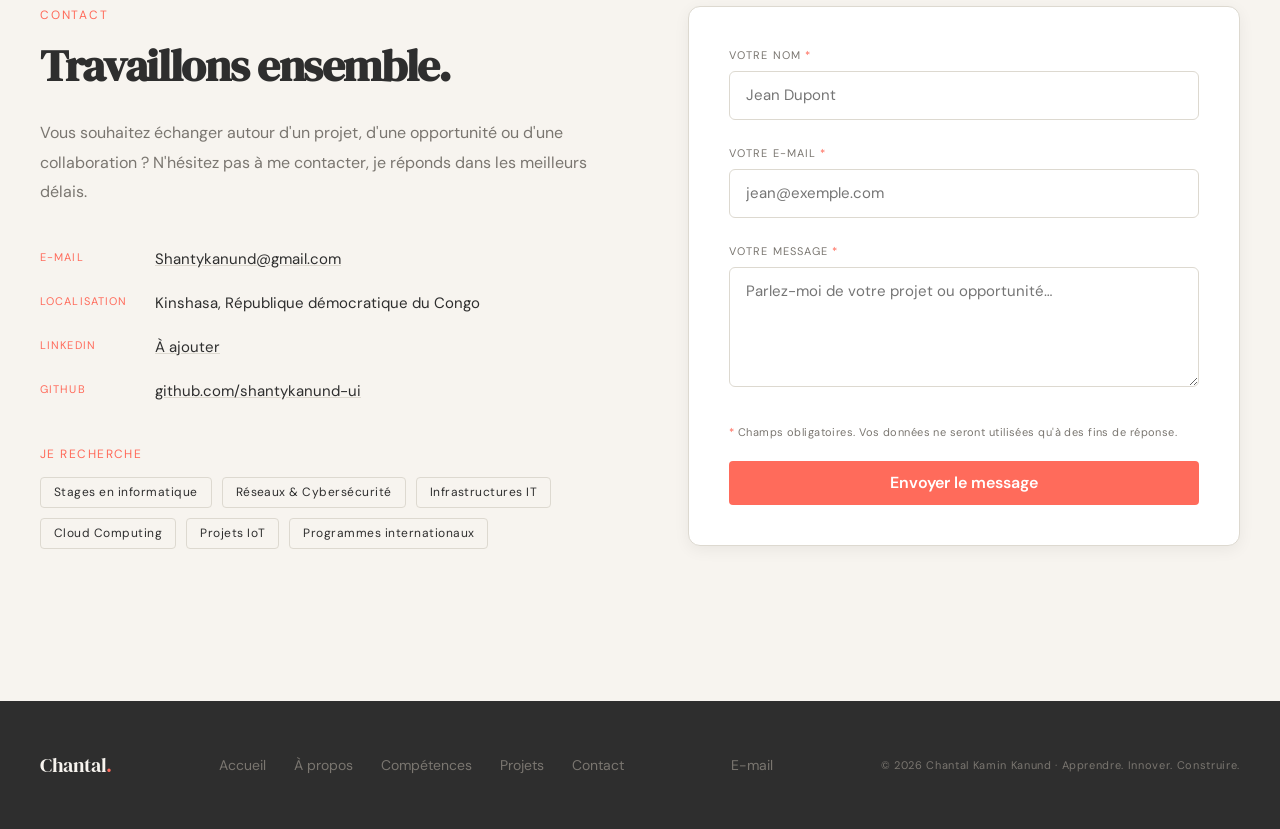
==== commit d2650057: "Update index.html" ====
--- a/index.html
+++ b/index.html
@@ -68,14 +68,10 @@
     </nav>
   </div>
 
-  <!-- ═══════════════════════════════════════════════════════════
-       CONTENU PRINCIPAL
-  ═══════════════════════════════════════════════════════════ -->
+    <!-- CONTENU PRINCIPAL -->
   <main id="contenu-principal">
 
-    <!-- ─────────────────────────────────────────────────────────
-         SECTION HERO
-    ───────────────────────────────────────────────────────── -->
+          <!-- SECTION HERO -->
     <section id="accueil" class="section-hero" aria-labelledby="hero-titre">
       <div class="conteneur">
         <div class="hero-grid">
@@ -171,26 +167,31 @@
             <h2 id="titre-apropos">Un parcours ancré dans la curiosité et la rigueur.</h2>
 
             <p>
-              Mon parcours a commencé dans le domaine de l'électronique industrielle,
-              avant de m'orienter vers l'informatique — un choix qui s'est révélé être
-              une véritable passion. J'ai obtenu ma <strong>Licence en Informatique
-              avec 90 %, en étant major de ma promotion</strong> à Leadership Academia
-              University (2023–2026).
+              Je suis <strong>Chantal Kamin Kanund</strong>, titulaire d'une
+              <strong>Licence en Informatique obtenue avec 90 % et major de promotion</strong>.
             </p>
             <p>
-              Mes formations complémentaires auprès de <strong>Cisco Networking
-              Academy</strong> et dans le domaine du <strong>Cloud Computing avec
-              AWS</strong> m'ont permis d'élargir mes compétences au-delà du cursus
-              universitaire. J'ai également mis mes connaissances en pratique lors
-              d'un stage à la <strong>Régie des Voies Aériennes (RVA)</strong>,
-              où j'ai conçu une application de gestion des visites en C# et SQL.
+              Passionnée par les technologies, je m'intéresse particulièrement aux
+              réseaux, à l'<strong>IoT (Internet des objets)</strong> et à l'électronique.
+              J'aime comprendre comment les systèmes fonctionnent, explorer les nouvelles
+              technologies et concevoir des solutions capables de répondre à des besoins concrets.
             </p>
             <p>
-              En parallèle, je développe des projets entrepreneuriaux et technologiques,
-              notamment <strong>Nikukatil</strong> (gestion de stock et vente de
-              parfums) et un <strong>système IoT de surveillance de la qualité
-              de l'eau</strong>. Je m'intéresse à l'innovation, à l'entrepreneuriat
-              et aux solutions qui répondent à des problèmes concrets.
+              Mon parcours m'a permis de développer des connaissances en informatique,
+              réseaux, programmation, bases de données, IoT et électronique, ainsi qu'une
+              première expérience dans la réalisation de projets informatiques, notamment
+              avec la conception d'une application de gestion des visites en <strong>C# et SQL</strong>.
+            </p>
+            <p>
+              Je suis aujourd'hui à la recherche d'opportunités professionnelles, de stages
+              et de projets qui me permettront de mettre mes connaissances en pratique,
+              d'acquérir de l'expérience et de continuer à progresser dans les domaines
+              qui m'intéressent réellement.
+            </p>
+            <p>
+              Mon objectif est de construire un parcours à la croisée de l'informatique,
+              des réseaux, de l'IoT et de l'électronique, tout en participant à des projets
+              concrets et innovants.
             </p>
 
             <!-- Tags -->
@@ -435,9 +436,7 @@
       </div>
     </section>
 
-    <!-- ─────────────────────────────────────────────────────────
-         SECTION CONTACT
-    ───────────────────────────────────────────────────────── -->
+          <!-- SECTION CONTACT -->
     <section id="contact" class="section-contact" aria-labelledby="titre-contact">
       <div class="conteneur">
         <div class="contact-grid">
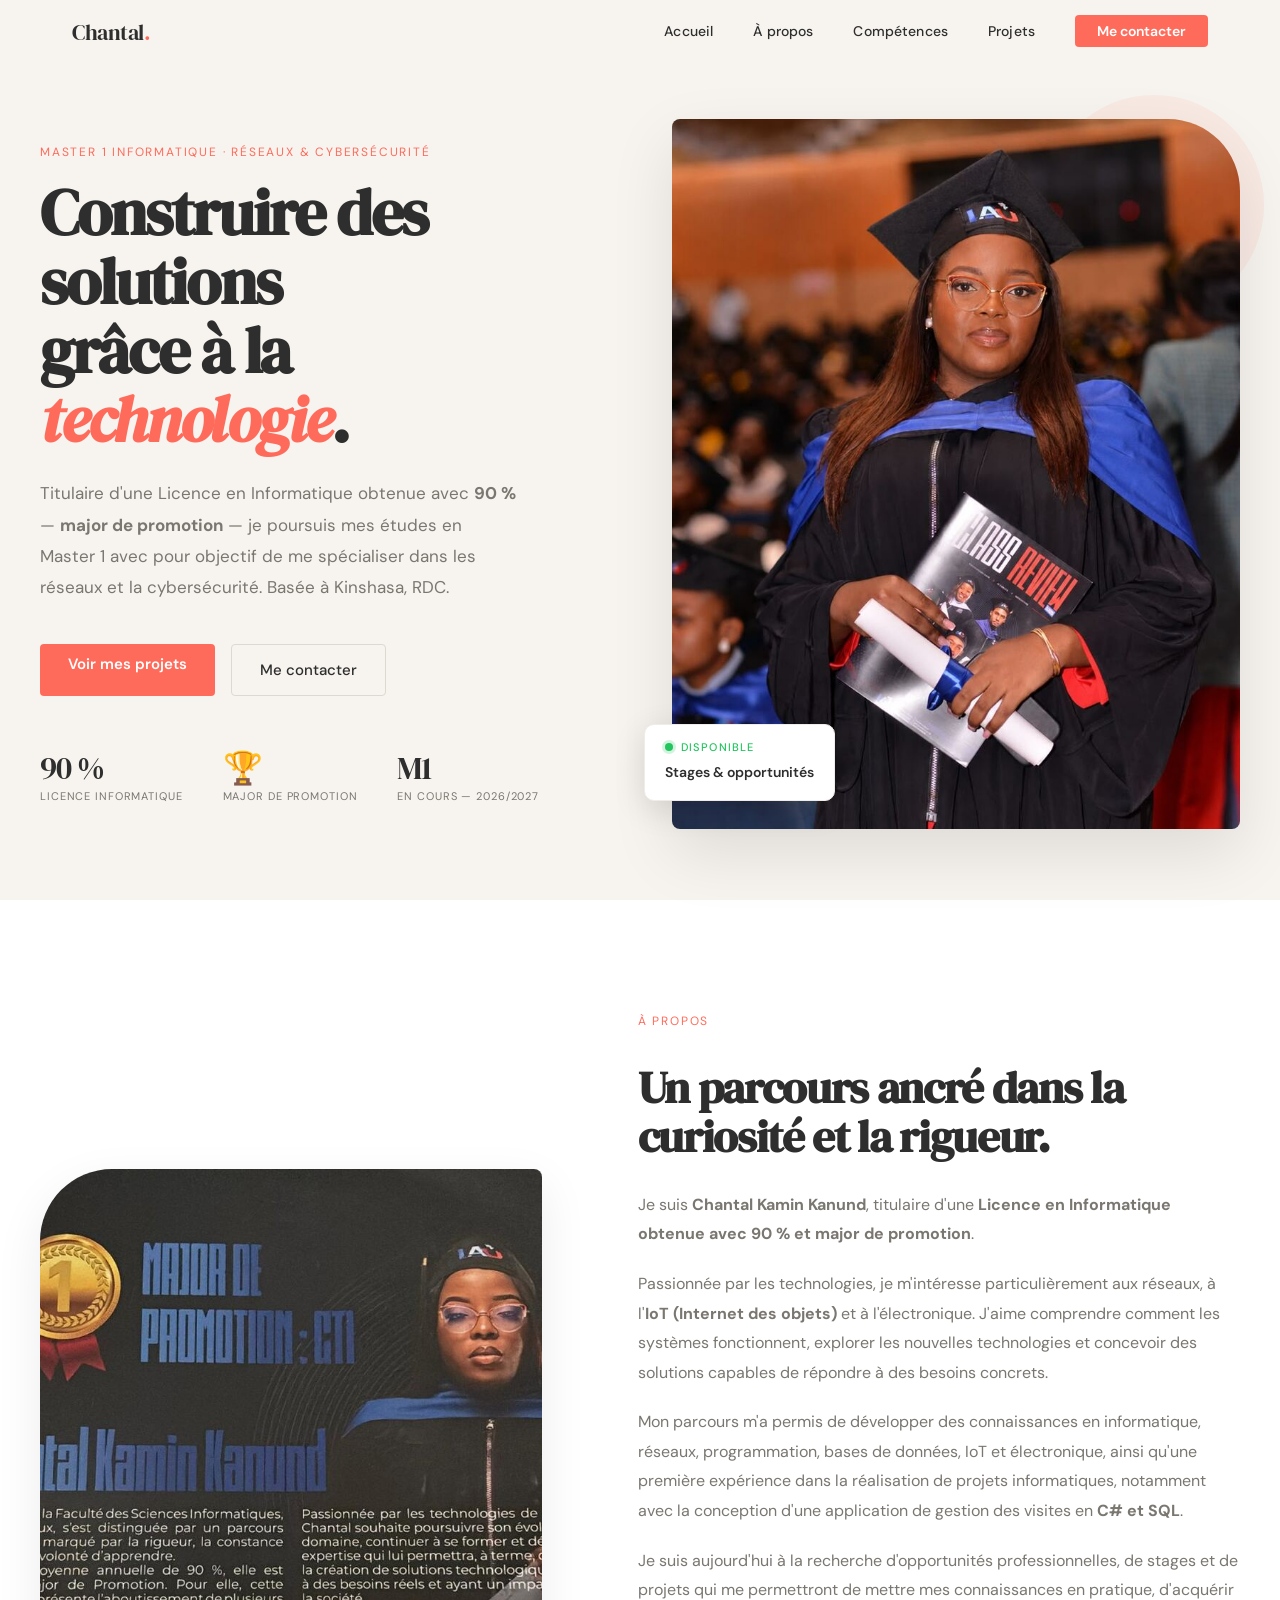
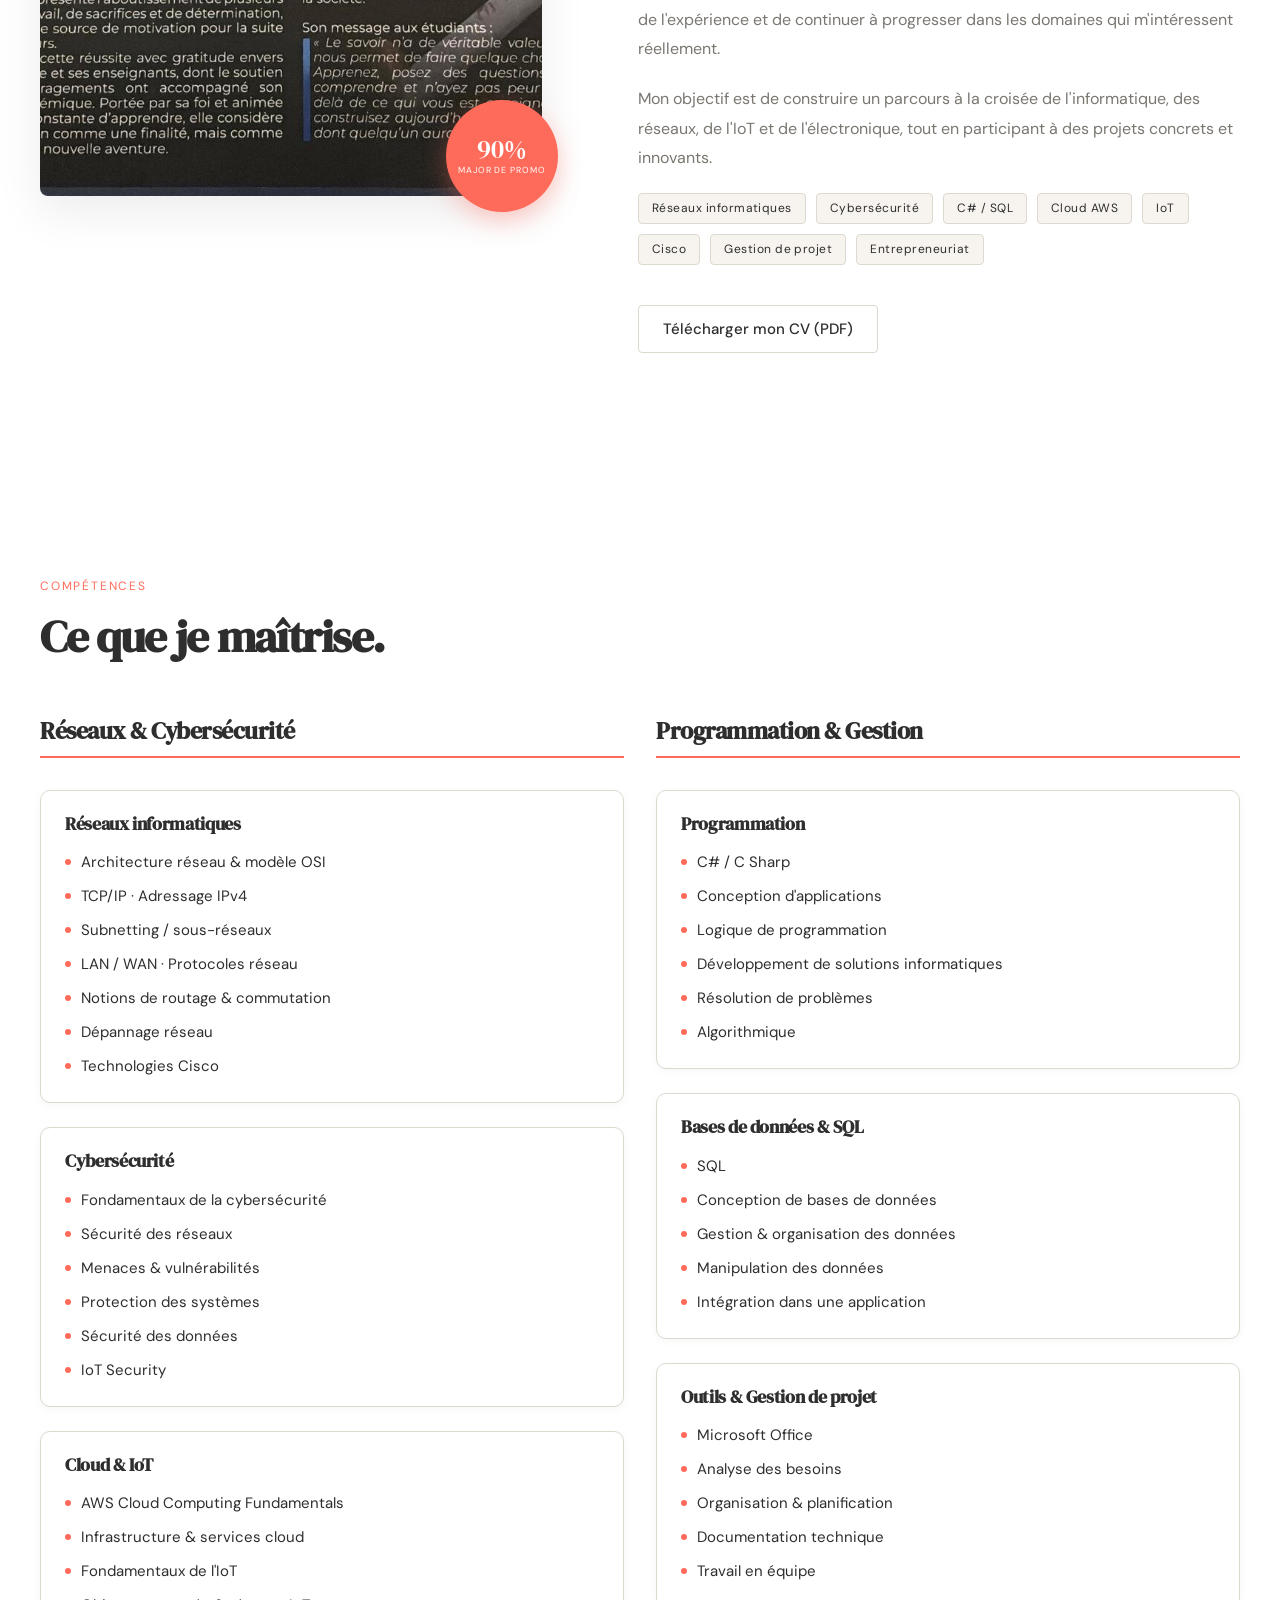
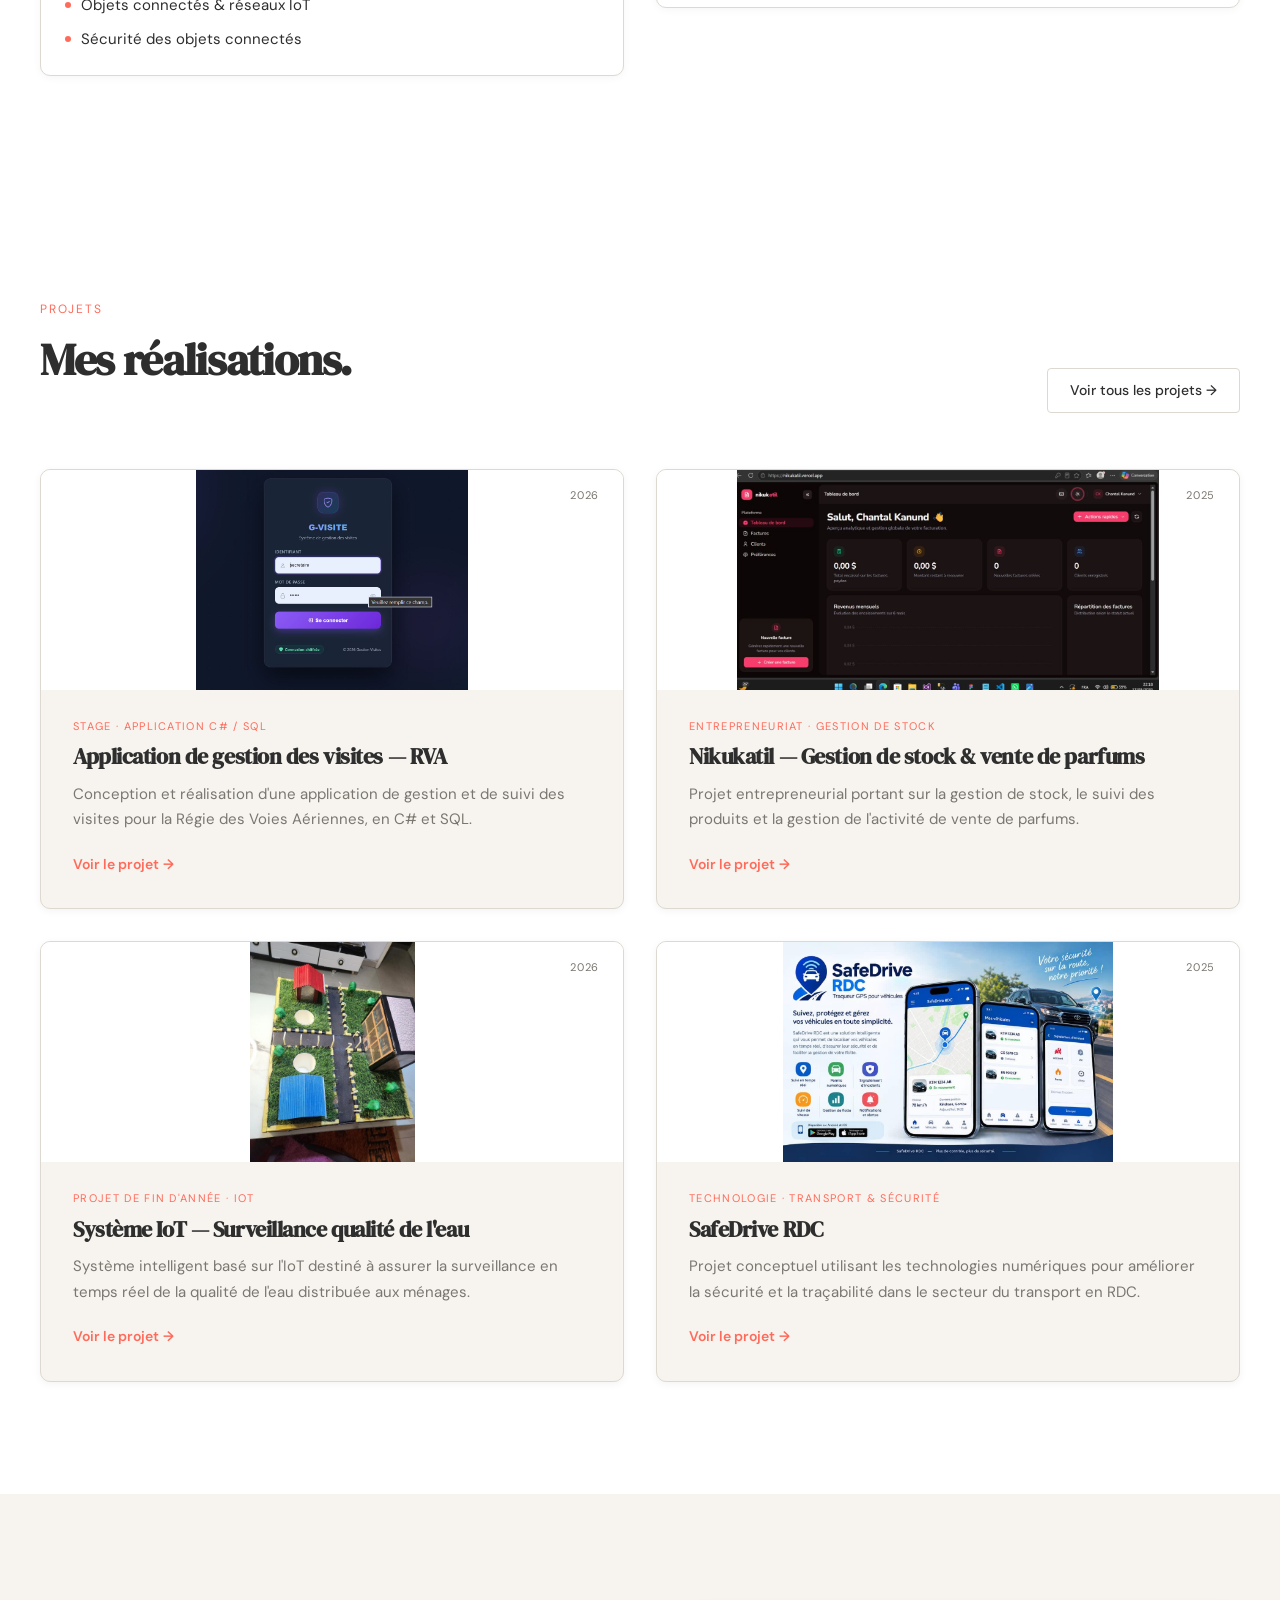
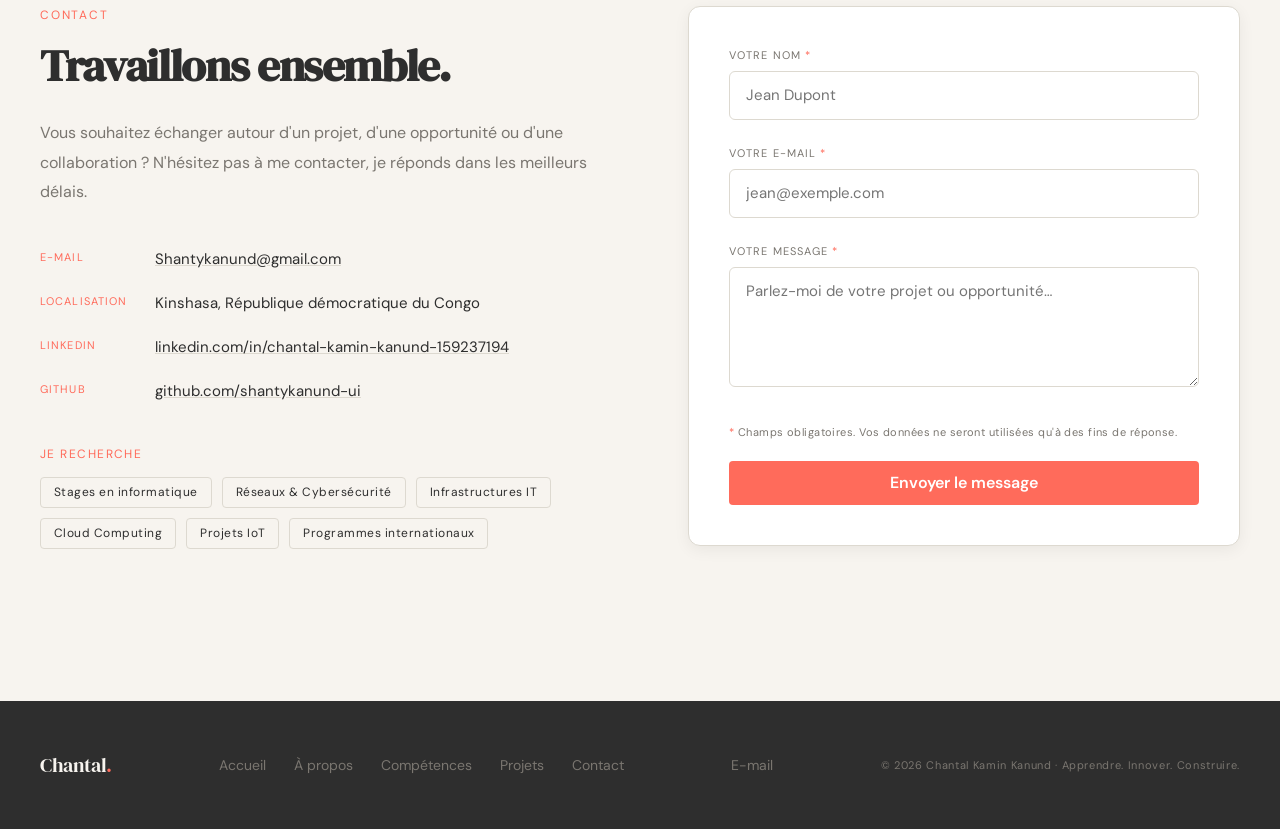
==== commit e08928b1: "Update index.html" ====
--- a/index.html
+++ b/index.html
@@ -467,8 +467,8 @@
               <div class="coord-ligne">
                 <dt class="coord-terme">LinkedIn</dt>
                 <dd>
-                  <a href="#contact" class="coord-lien" aria-label="LinkedIn — à ajouter">
-                    À ajouter
+                  <a href="https://www.linkedin.com/in/chantal-kamin-kanund-159237194/" class="coord-lien" target="_blank" rel="noopener noreferrer" aria-label="Voir le profil LinkedIn de Chantal">
+                    linkedin.com/in/chantal-kamin-kanund-159237194
                   </a>
                 </dd>
               </div>
